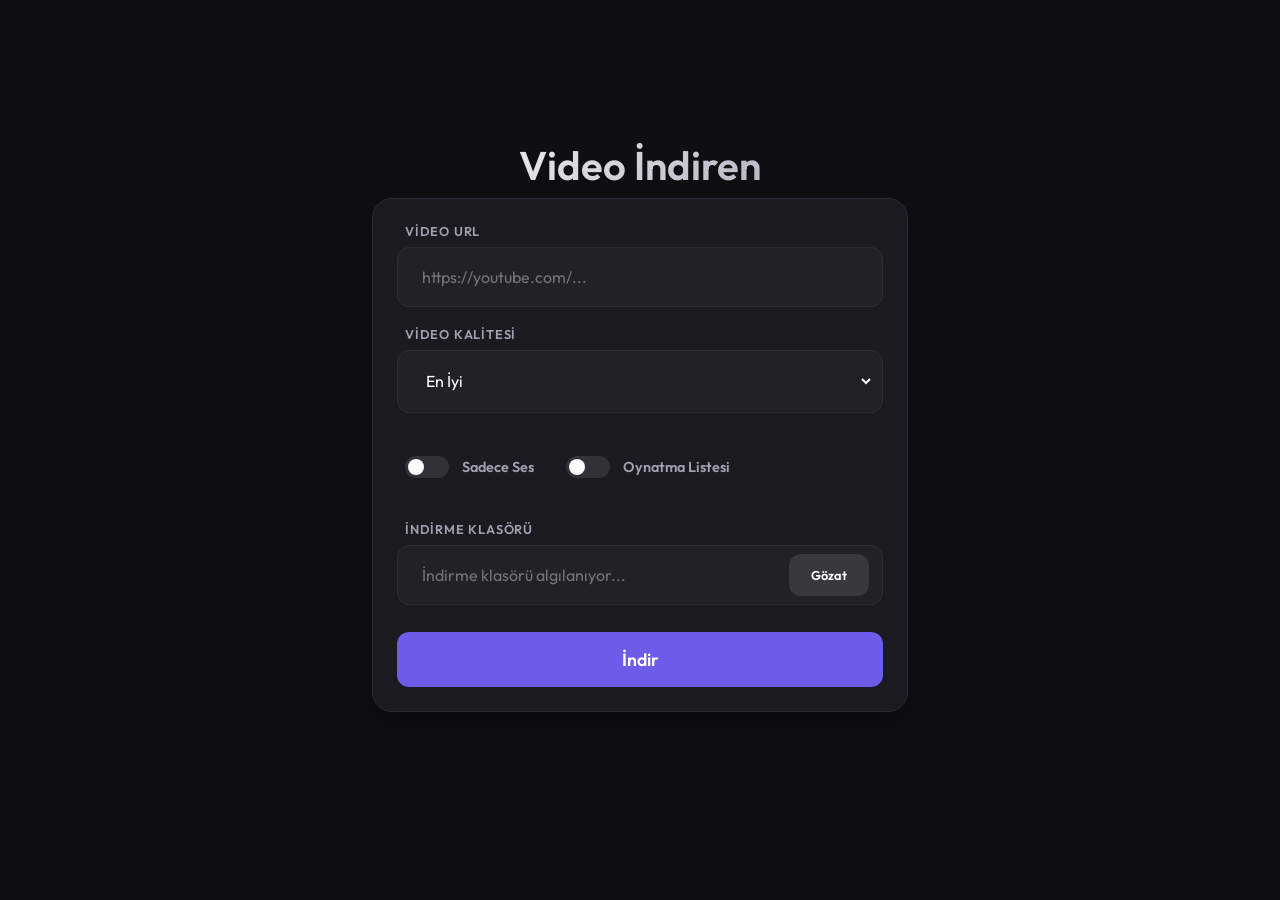
==== rust/frontend/index.html @ 56f86d2d "rust port & bug fixes" ====
<!DOCTYPE html>
<html lang="tr">

<head>
    <meta charset="UTF-8">
    <meta name="viewport" content="width=device-width, initial-scale=1.0">
    <title>Video İndiren</title>
    <link rel="stylesheet" href="styles.css">
    <link rel="preconnect" href="https://fonts.googleapis.com">
    <link rel="preconnect" href="https://fonts.gstatic.com" crossorigin>
    <link href="https://fonts.googleapis.com/css2?family=Outfit:wght@300;400;600&display=swap" rel="stylesheet">
</head>

<body>
    <div class="container">
        <div id="updateBanner" class="update-banner hidden">
            <span id="updateText"></span>
            <button id="updateBtn" type="button" onclick="updateYtdlp()">G&uuml;ncelle</button>
        </div>
        <header>
            <h1>Video İndiren</h1>
        </header>

        <main>
            <div class="input-section">
                <div class="field">
                    <label for="urlInput">Video URL</label>
                    <div class="input-group">
                        <input type="text" id="urlInput" placeholder="https://youtube.com/..." autocomplete="off">
                    </div>
                </div>

                <div class="field">
                    <label for="qualitySelect">Video Kalitesi</label>
                    <div class="input-group">
                        <select id="qualitySelect" class="quality-select"
                            style="width: 100%; background: transparent; border: none; color: white; padding: 1rem; outline: none; cursor: pointer;">
                            <option value="best" style="background: #1a1a1a;">En İyi</option>
                            <option value="4k" style="background: #1a1a1a;">4K</option>
                            <option value="1080p" style="background: #1a1a1a;">1080p</option>
                            <option value="720p" style="background: #1a1a1a;">720p</option>
                            <option value="480p" style="background: #1a1a1a;">480p</option>
                        </select>
                    </div>
                </div>

                <div class="options-row">
                    <div class="option-item">
                        <label class="switch">
                            <input type="checkbox" id="audioOnlyToggle">
                            <span class="slider"></span>
                        </label>
                        <span>Sadece Ses</span>
                    </div>
                    <div class="option-item">
                        <label class="switch">
                            <input type="checkbox" id="playlistToggle">
                            <span class="slider"></span>
                        </label>
                        <span>Oynatma Listesi</span>
                    </div>
                </div>

                <div class="field" id="trimmingSection" style="display: none;">
                    <label>Video Kesme</label>

                    <div class="video-info-box">
                        <span id="videoTitleLabel">Video yükleniyor...</span>
                        <span id="videoDurationLabel">00:00:00</span>
                    </div>

                    <!-- Dual Range Slider -->
                    <div class="range-slider-container">
                        <div class="slider-track" id="sliderTrack"></div>
                        <input type="range" id="rangeMin" min="0" max="100" value="0" step="0.01">
                        <input type="range" id="rangeMax" min="0" max="100" value="100" step="0.01">
                    </div>

                    <div class="input-group" style="gap: 10px; margin-top: 10px;">
                        <input type="text" id="startTimeInput" placeholder="Başlangıç (örn: 00:01:30)"
                            autocomplete="off">
                        <input type="text" id="endTimeInput" placeholder="Bitiş (örn: 00:02:45)" autocomplete="off">
                    </div>
                </div>

                <div class="field">
                    <label for="dirInput">indirme klasörü</label>
                    <div class="input-group">
                        <input type="text" id="dirInput" placeholder="İndirme klasörü algılanıyor..." readonly>
                        <button class="browse-btn" onclick="browseFolder()">Gözat</button>
                    </div>
                </div>

                <button id="downloadBtn" onclick="startDownload()">
                    <span id="btnText">İndir</span>
                    <div class="loader" id="btnLoader"></div>
                </button>
            </div>

            <div id="statusMessage" class="status"></div>

            <div id="progressContainer" class="progress-container hidden">
                <div class="progress-header">
                    <span id="progressPercent">0%</span>
                    <span id="playlistCounter" class="playlist-counter"></span>
                    <span id="downloadSpeed">0 KB/s</span>
                </div>
                <div id="progressInfo"
                    style="font-size: 0.8rem; color: #a0aec0; margin-bottom: 5px; text-align: center;">0.0MB / 0.0MB
                </div>
                <div class="progress-bar-wrapper">
                    <div id="progressBar" class="progress-bar"></div>
                </div>
                <button id="cancelBtn" class="cancel-btn" onclick="cancelDownload()">İptal Et</button>
            </div>

            <div id="resultCard" class="result-card hidden">
                <div class="icon">✅</div>
                <div class="details">
                    <h3>İndirme Tamamlandı!</h3>
                    <p id="filePath">Kaydedildi: ...</p>
                </div>
                <button class="icon-btn" onclick="openResultFolder()">📂</button>
            </div>
        </main>

    </div>

    <script src="script.js"></script>
</body>

</html>
---- rust/frontend/styles.css ----
:root {
    --bg-color: #0f0f13;
    --card-bg: #1a1a20;
    --primary: #6c5ce7;
    --primary-hover: #5b4cc4;
    --text: #ffffff;
    --text-muted: #a0a0b0;
    --border: #2d2d3a;
    --glow: rgba(108, 92, 231, 0.4);
}

* {
    box-sizing: border-box;
    margin: 0;
    padding: 0;
}

body {
    font-family: 'Outfit', sans-serif;
    background-color: var(--bg-color);
    color: var(--text);
    min-height: 100vh;
    display: flex;
    justify-content: center;
    align-items: center;
    padding: 2rem 1rem;
}

.container {
    width: 100%;
    max-width: 600px;
    padding: 2rem;
    text-align: center;
}

header h1 {
    font-size: 2.5rem;
    font-weight: 600;
    margin-bottom: 0.5rem;
    background: linear-gradient(135deg, #fff 0%, #a0a0b0 100%);
    -webkit-background-clip: text;
    background-clip: text;
    -webkit-text-fill-color: transparent;
}

header p {
    color: var(--text-muted);
    margin-bottom: 3rem;
}

.input-section {
    background: var(--card-bg);
    padding: 1.5rem;
    border-radius: 20px;
    border: 1px solid var(--border);
    display: flex;
    flex-direction: column;
    gap: 1.2rem;
    box-shadow: 0 10px 30px rgba(0, 0, 0, 0.3);
}

.field {
    text-align: left;
    display: flex;
    flex-direction: column;
    gap: 0.5rem;
}

.field label {
    font-size: 0.8rem;
    font-weight: 600;
    color: var(--text-muted);
    margin-left: 0.5rem;
    text-transform: uppercase;
    letter-spacing: 0.05rem;
}

.input-group {
    background: rgba(255, 255, 255, 0.03);
    padding: 0.2rem 0.5rem;
    border-radius: 12px;
    border: 1px solid var(--border);
    display: flex;
    flex-wrap: wrap;
    /* Allow wrapping on small screens */
    transition: all 0.3s ease;
}

.input-group:focus-within {
    border-color: var(--primary);
    box-shadow: 0 0 0 2px var(--glow);
}

input,
select {
    flex: 1;
    background: transparent;
    border: none;
    padding: 1rem;
    color: var(--text);
    font-size: 1rem;
    outline: none;
    font-family: inherit;
    min-width: 0;
}

select option {
    background: #1a1a1a;
    color: white;
}

.browse-btn {
    background: rgba(255, 255, 255, 0.1) !important;
    min-width: 80px !important;
    width: auto !important;
    margin: 0.3rem !important;
    padding: 0 1rem !important;
    font-size: 0.8rem !important;
}

.browse-btn:hover {
    background: rgba(255, 255, 255, 0.2) !important;
}

button {
    background: var(--primary);
    color: white;
    border: none;
    padding: 1rem 2rem;
    border-radius: 12px;
    font-size: 1.1rem;
    font-weight: 600;
    cursor: pointer;
    font-family: inherit;
    transition: all 0.2s ease;
    display: flex;
    align-items: center;
    justify-content: center;
    width: 100%;
    margin-top: 0.5rem;
}

button:hover:where(:not(:disabled)) {
    background: var(--primary-hover);
    transform: translateY(-1px);
}

button:active:where(:not(:disabled)) {
    transform: translateY(1px);
}

button:disabled,
input:disabled {
    opacity: 0.7;
    cursor: not-allowed;
}

select:disabled {
    opacity: 0.7;
    cursor: not-allowed;
}

.loader {
    display: none;
    width: 20px;
    height: 20px;
    border: 2px solid rgba(255, 255, 255, 0.3);
    border-radius: 50%;
    border-top-color: #fff;
    animation: spin 0.8s linear infinite;
}

@keyframes spin {
    to {
        transform: rotate(360deg);
    }
}

.status {
    margin-top: 1.5rem;
    min-height: 24px;
    font-size: 0.9rem;
    word-break: break-word;
}

.error {
    color: #e76c6c;
}

.success {
    color: #55efc4;
}

.progress-container {
    margin-top: 20px;
    background: rgba(255, 255, 255, 0.05);
    padding: 15px;
    border-radius: 12px;
    border: 1px solid rgba(255, 255, 255, 0.1);
}

.playlist-counter {
    background: rgba(99, 102, 241, 0.2);
    color: #a855f7;
    padding: 2px 10px;
    border-radius: 12px;
    font-size: 0.8rem;
    font-weight: 600;
    border: 1px solid rgba(168, 85, 247, 0.3);
}

.progress-header {
    display: flex;
    justify-content: space-between;
    margin-bottom: 8px;
    font-size: 0.9rem;
    color: var(--text-muted);
}

.progress-bar-wrapper {
    height: 8px;
    background: rgba(255, 255, 255, 0.1);
    border-radius: 4px;
    overflow: hidden;
}

.progress-bar {
    height: 100%;
    width: 0%;
    background: linear-gradient(90deg, #6366f1, #a855f7);
    transition: width 0.3s ease;
    box-shadow: 0 0 10px rgba(168, 85, 247, 0.5);
}

.cancel-btn {
    width: 100%;
    margin-top: 15px;
    background: rgba(255, 68, 68, 0.1);
    color: #ff4444;
    border: 1px solid rgba(255, 68, 68, 0.2);
    padding: 8px;
    border-radius: 8px;
    cursor: pointer;
    font-size: 0.85rem;
    transition: all 0.2s ease;
}

.cancel-btn:hover:not(:disabled) {
    background: rgba(255, 68, 68, 0.2);
    border-color: rgba(255, 68, 68, 0.4);
}

/* Options Toggles */
.options-row {
    display: flex;
    flex-wrap: wrap;
    /* Allow wrapping on narrow screens */
    gap: 2rem;
    margin: 1.5rem 0.5rem;
}

.option-item {
    display: flex;
    align-items: center;
    gap: 0.8rem;
    color: var(--text-muted);
    font-size: 0.9rem;
    font-weight: 600;
}

.switch {
    position: relative;
    display: inline-block;
    width: 44px;
    height: 22px;
}

.switch input {
    opacity: 0;
    width: 0;
    height: 0;
}

.slider {
    position: absolute;
    cursor: pointer;
    top: 0;
    left: 0;
    right: 0;
    bottom: 0;
    background-color: rgba(255, 255, 255, 0.1);
    transition: .3s;
    border-radius: 34px;
}

.slider:before {
    position: absolute;
    content: "";
    height: 16px;
    width: 16px;
    left: 3px;
    bottom: 3px;
    background-color: white;
    transition: .3s;
    border-radius: 50%;
}

input:checked+.slider {
    background: linear-gradient(90deg, #6366f1, #a855f7);
}

input:checked+.slider:before {
    transform: translateX(22px);
}

.result-card {
    margin-top: 2rem;
    background: var(--card-bg);
    padding: 1.5rem;
    border-radius: 16px;
    border: 1px solid var(--border);
    display: flex;
    align-items: center;
    gap: 1rem;
    text-align: left;
    animation: slideUp 0.3s cubic-bezier(0.18, 0.89, 0.32, 1.28);
}

.result-card .details {
    flex: 1;
    min-width: 0;
}

.icon-btn {
    width: auto !important;
    margin: 0 !important;
    padding: 0.6rem 0.8rem !important;
    font-size: 1.2rem;
    background: rgba(255, 255, 255, 0.08);
    border: 1px solid var(--border);
    border-radius: 10px;
    cursor: pointer;
    flex-shrink: 0;
}

.icon-btn:hover {
    background: rgba(255, 255, 255, 0.16) !important;
}

.hidden {
    display: none;
}

.icon {
    font-size: 1.5rem;
    background: rgba(85, 239, 196, 0.1);
    padding: 0.8rem;
    border-radius: 50%;
}

.details h3 {
    font-size: 1rem;
    margin-bottom: 0.2rem;
}

.details p {
    font-size: 0.8rem;
    color: var(--text-muted);
    word-break: break-all;
}

.supported-icons {
    margin-top: 4rem;
    color: var(--text-muted);
    font-size: 0.8rem;
    opacity: 0.5;
}

@keyframes slideUp {
    from {
        opacity: 0;
        transform: translateY(20px);
    }

    to {
        opacity: 1;
        transform: translateY(0);
    }
}

/* Video Info & Trimming */
.video-info-box {
    display: flex;
    justify-content: space-between;
    background: rgba(255, 255, 255, 0.03);
    padding: 10px 15px;
    border-radius: 8px;
    font-size: 0.85rem;
    color: var(--text-muted);
    margin-bottom: 15px;
    border: 1px solid rgba(255, 255, 255, 0.05);
}

#videoTitleLabel {
    white-space: nowrap;
    overflow: hidden;
    text-overflow: ellipsis;
    max-width: 70%;
}

#videoDurationLabel {
    font-family: monospace;
    color: #55efc4;
    font-weight: 600;
}

/* Dual Range Slider */
.range-slider-container {
    position: relative;
    width: 100%;
    height: 40px;
    margin-bottom: 5px;
}

.slider-track {
    position: absolute;
    width: 100%;
    height: 6px;
    background: rgba(255, 255, 255, 0.1);
    top: 50%;
    transform: translateY(-50%);
    border-radius: 4px;
    z-index: 1;
}

.range-slider-container input[type="range"] {
    position: absolute;
    width: 100%;
    height: 100%;
    background: none;
    pointer-events: none;
    appearance: none;
    -webkit-appearance: none;
    z-index: 2;
    padding: 0;
    margin: 0;
    outline: none;
}

.range-slider-container input[type="range"]::-webkit-slider-thumb {
    pointer-events: auto;
    appearance: none;
    -webkit-appearance: none;
    width: 16px;
    height: 16px;
    border-radius: 50%;
    background: #a855f7;
    cursor: pointer;
    box-shadow: 0 0 10px rgba(168, 85, 247, 0.5);
    border: 2px solid white;
    transition: transform 0.1s;
}

.range-slider-container input[type="range"]::-webkit-slider-thumb:hover {
    transform: scale(1.2);
}

.range-slider-container input[type="range"]::-moz-range-thumb {
    pointer-events: auto;
    width: 16px;
    height: 16px;
    border-radius: 50%;
    background: #a855f7;
    cursor: pointer;
    box-shadow: 0 0 10px rgba(168, 85, 247, 0.5);
    border: 2px solid white;
    transition: transform 0.1s;
}

.range-slider-container input[type="range"]::-moz-range-thumb:hover {
    transform: scale(1.2);
}

/* Responsiveness for smaller screens */
@media (max-width: 480px) {
    .container {
        padding: 1rem;
    }

    .input-section {
        padding: 1rem;
    }

    .options-row {
        gap: 1rem;
        flex-direction: column;
        align-items: flex-start;
    }

    .browse-btn {
        width: 100% !important;
        margin-top: 0.5rem !important;
        margin-left: 0 !important;
    }

    .video-info-box {
        flex-direction: column;
        gap: 0.5rem;
    }

    #videoTitleLabel {
        max-width: 100%;
    }

    header h1 {
        font-size: 2rem;
    }
}

.update-banner {
    display: flex;
    align-items: center;
    justify-content: space-between;
    gap: 1rem;
    padding: 0.75rem 1rem;
    margin-bottom: 1rem;
    background: var(--card-bg);
    border: 1px solid var(--primary);
    border-radius: 12px;
    font-size: 0.9rem;
}

.update-banner.hidden {
    display: none;
}

.update-banner button {
    padding: 0.4rem 1rem;
    white-space: nowrap;
}
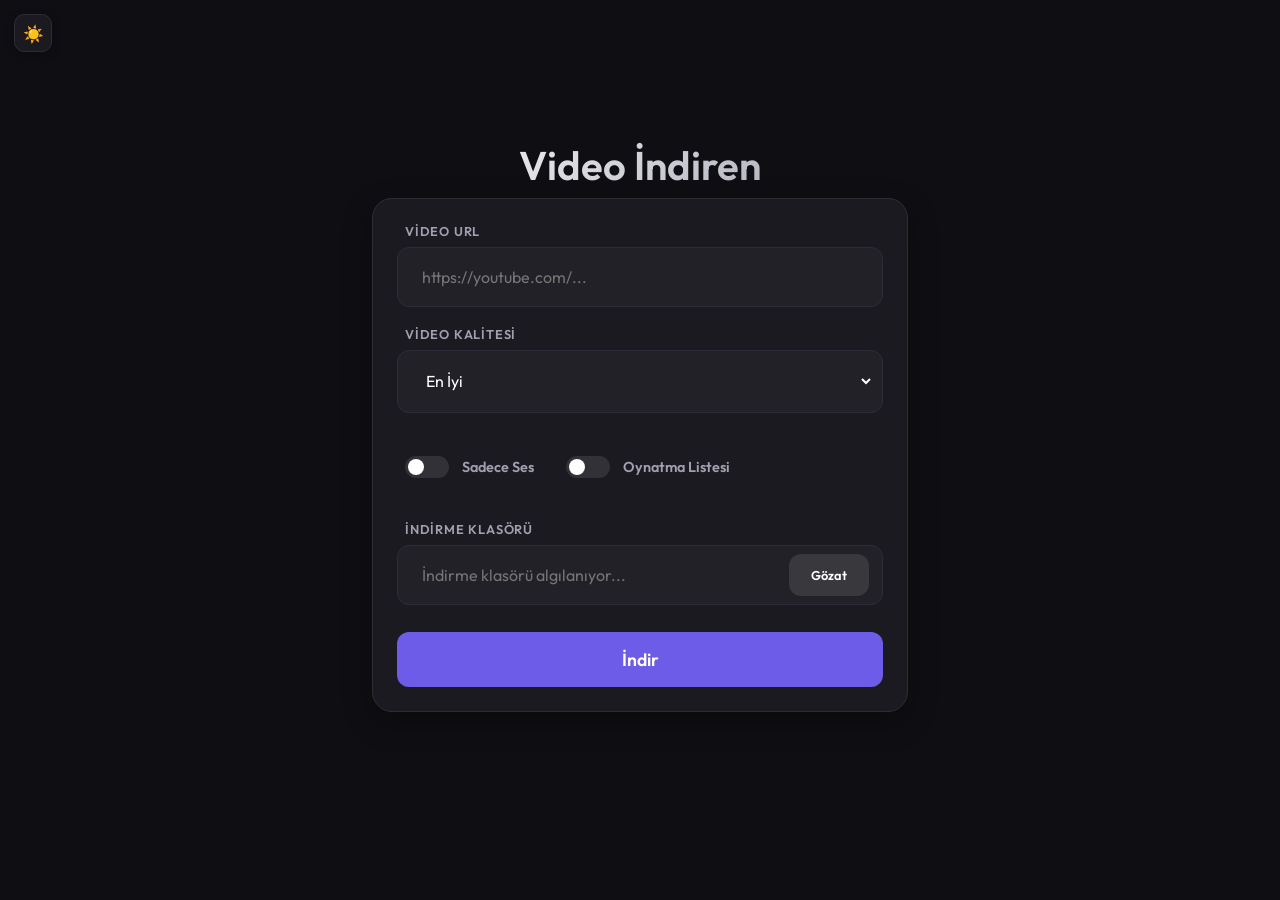
==== commit a4ff3185: "light mod and bug fixes" ====
--- a/rust/frontend/index.html
+++ b/rust/frontend/index.html
@@ -12,7 +12,12 @@
 </head>
 
 <body>
+    <button id="themeToggle" class="theme-toggle" type="button" onclick="toggleTheme()" title="Tema değiştir">☀️</button>
     <div class="container">
+        <div id="appUpdateBanner" class="update-banner hidden">
+            <span id="appUpdateText"></span>
+            <button id="appUpdateBtn" type="button" onclick="updateApp()">G&uuml;ncelle</button>
+        </div>
         <div id="updateBanner" class="update-banner hidden">
             <span id="updateText"></span>
             <button id="updateBtn" type="button" onclick="updateYtdlp()">G&uuml;ncelle</button>
@@ -34,12 +39,12 @@
                     <label for="qualitySelect">Video Kalitesi</label>
                     <div class="input-group">
                         <select id="qualitySelect" class="quality-select"
-                            style="width: 100%; background: transparent; border: none; color: white; padding: 1rem; outline: none; cursor: pointer;">
-                            <option value="best" style="background: #1a1a1a;">En İyi</option>
-                            <option value="4k" style="background: #1a1a1a;">4K</option>
-                            <option value="1080p" style="background: #1a1a1a;">1080p</option>
-                            <option value="720p" style="background: #1a1a1a;">720p</option>
-                            <option value="480p" style="background: #1a1a1a;">480p</option>
+                            style="width: 100%; background: transparent; border: none; padding: 1rem; outline: none; cursor: pointer;">
+                            <option value="best">En İyi</option>
+                            <option value="4k">4K</option>
+                            <option value="1080p">1080p</option>
+                            <option value="720p">720p</option>
+                            <option value="480p">480p</option>
                         </select>
                     </div>
                 </div>
@@ -106,7 +111,7 @@
                     <span id="downloadSpeed">0 KB/s</span>
                 </div>
                 <div id="progressInfo"
-                    style="font-size: 0.8rem; color: #a0aec0; margin-bottom: 5px; text-align: center;">0.0MB / 0.0MB
+                    style="font-size: 0.8rem; color: var(--text-muted); margin-bottom: 5px; text-align: center;">0.0MB / 0.0MB
                 </div>
                 <div class="progress-bar-wrapper">
                     <div id="progressBar" class="progress-bar"></div>
@@ -126,6 +131,8 @@
 
     </div>
 
+    <div id="appVersion" class="app-version"></div>
+
     <script src="script.js"></script>
 </body>
 
--- a/rust/frontend/styles.css
+++ b/rust/frontend/styles.css
@@ -7,6 +7,35 @@
     --text-muted: #a0a0b0;
     --border: #2d2d3a;
     --glow: rgba(108, 92, 231, 0.4);
+    --surface-subtle: rgba(255, 255, 255, 0.03);
+    --surface-hover: rgba(255, 255, 255, 0.1);
+    --surface-hover-strong: rgba(255, 255, 255, 0.2);
+    --shadow: rgba(0, 0, 0, 0.3);
+    --title-gradient: linear-gradient(135deg, #fff 0%, #a0a0b0 100%);
+    --option-bg: #1a1a1a;
+    --success: #55efc4;
+    --error: #e76c6c;
+    --track-bg: rgba(255, 255, 255, 0.1);
+}
+
+[data-theme="light"] {
+    --bg-color: #f4f5f9;
+    --card-bg: #ffffff;
+    --primary: #6c5ce7;
+    --primary-hover: #5b4cc4;
+    --text: #18181f;
+    --text-muted: #64667a;
+    --border: #dfe2ec;
+    --glow: rgba(108, 92, 231, 0.25);
+    --surface-subtle: rgba(15, 15, 25, 0.03);
+    --surface-hover: rgba(15, 15, 25, 0.08);
+    --surface-hover-strong: rgba(15, 15, 25, 0.14);
+    --shadow: rgba(15, 15, 35, 0.08);
+    --title-gradient: linear-gradient(135deg, #18181f 0%, #6c5ce7 100%);
+    --option-bg: #ffffff;
+    --success: #0d9488;
+    --error: #dc2626;
+    --track-bg: rgba(15, 15, 25, 0.12);
 }
 
 * {
@@ -37,7 +66,7 @@
     font-size: 2.5rem;
     font-weight: 600;
     margin-bottom: 0.5rem;
-    background: linear-gradient(135deg, #fff 0%, #a0a0b0 100%);
+    background: var(--title-gradient);
     -webkit-background-clip: text;
     background-clip: text;
     -webkit-text-fill-color: transparent;
@@ -56,7 +85,7 @@
     display: flex;
     flex-direction: column;
     gap: 1.2rem;
-    box-shadow: 0 10px 30px rgba(0, 0, 0, 0.3);
+    box-shadow: 0 10px 30px var(--shadow);
 }
 
 .field {
@@ -76,7 +105,7 @@
 }
 
 .input-group {
-    background: rgba(255, 255, 255, 0.03);
+    background: var(--surface-subtle);
     padding: 0.2rem 0.5rem;
     border-radius: 12px;
     border: 1px solid var(--border);
@@ -105,12 +134,13 @@
 }
 
 select option {
-    background: #1a1a1a;
-    color: white;
+    background: var(--option-bg);
+    color: var(--text);
 }
 
 .browse-btn {
-    background: rgba(255, 255, 255, 0.1) !important;
+    background: var(--surface-hover) !important;
+    color: var(--text) !important;
     min-width: 80px !important;
     width: auto !important;
     margin: 0.3rem !important;
@@ -119,7 +149,7 @@
 }
 
 .browse-btn:hover {
-    background: rgba(255, 255, 255, 0.2) !important;
+    background: var(--surface-hover-strong) !important;
 }
 
 button {
@@ -184,19 +214,19 @@
 }
 
 .error {
-    color: #e76c6c;
+    color: var(--error);
 }
 
 .success {
-    color: #55efc4;
+    color: var(--success);
 }
 
 .progress-container {
     margin-top: 20px;
-    background: rgba(255, 255, 255, 0.05);
+    background: var(--card-bg);
     padding: 15px;
     border-radius: 12px;
-    border: 1px solid rgba(255, 255, 255, 0.1);
+    border: 1px solid var(--border);
 }
 
 .playlist-counter {
@@ -219,7 +249,7 @@
 
 .progress-bar-wrapper {
     height: 8px;
-    background: rgba(255, 255, 255, 0.1);
+    background: var(--track-bg);
     border-radius: 4px;
     overflow: hidden;
 }
@@ -288,7 +318,7 @@
     left: 0;
     right: 0;
     bottom: 0;
-    background-color: rgba(255, 255, 255, 0.1);
+    background-color: var(--track-bg);
     transition: .3s;
     border-radius: 34px;
 }
@@ -336,7 +366,7 @@
     margin: 0 !important;
     padding: 0.6rem 0.8rem !important;
     font-size: 1.2rem;
-    background: rgba(255, 255, 255, 0.08);
+    background: var(--surface-hover);
     border: 1px solid var(--border);
     border-radius: 10px;
     cursor: pointer;
@@ -344,7 +374,7 @@
 }
 
 .icon-btn:hover {
-    background: rgba(255, 255, 255, 0.16) !important;
+    background: var(--surface-hover-strong) !important;
 }
 
 .hidden {
@@ -392,13 +422,13 @@
 .video-info-box {
     display: flex;
     justify-content: space-between;
-    background: rgba(255, 255, 255, 0.03);
+    background: var(--surface-subtle);
     padding: 10px 15px;
     border-radius: 8px;
     font-size: 0.85rem;
     color: var(--text-muted);
     margin-bottom: 15px;
-    border: 1px solid rgba(255, 255, 255, 0.05);
+    border: 1px solid var(--border);
 }
 
 #videoTitleLabel {
@@ -410,7 +440,7 @@
 
 #videoDurationLabel {
     font-family: monospace;
-    color: #55efc4;
+    color: var(--success);
     font-weight: 600;
 }
 
@@ -426,7 +456,7 @@
     position: absolute;
     width: 100%;
     height: 6px;
-    background: rgba(255, 255, 255, 0.1);
+    background: var(--track-bg);
     top: 50%;
     transform: translateY(-50%);
     border-radius: 4px;
@@ -538,3 +568,36 @@
     padding: 0.4rem 1rem;
     white-space: nowrap;
 }
+
+.app-version {
+    position: fixed;
+    left: 12px;
+    bottom: 10px;
+    font-size: 0.75rem;
+    color: var(--text-muted);
+    opacity: 0.6;
+    user-select: none;
+    pointer-events: none;
+}
+
+.theme-toggle {
+    position: fixed;
+    top: 14px;
+    left: 14px;
+    width: 38px;
+    height: 38px;
+    padding: 0;
+    margin: 0;
+    border-radius: 10px;
+    background: var(--card-bg);
+    color: var(--text);
+    border: 1px solid var(--border);
+    font-size: 1.05rem;
+    z-index: 100;
+    box-shadow: 0 2px 8px var(--shadow);
+}
+
+.theme-toggle:hover:where(:not(:disabled)) {
+    background: var(--surface-hover);
+    transform: none;
+}
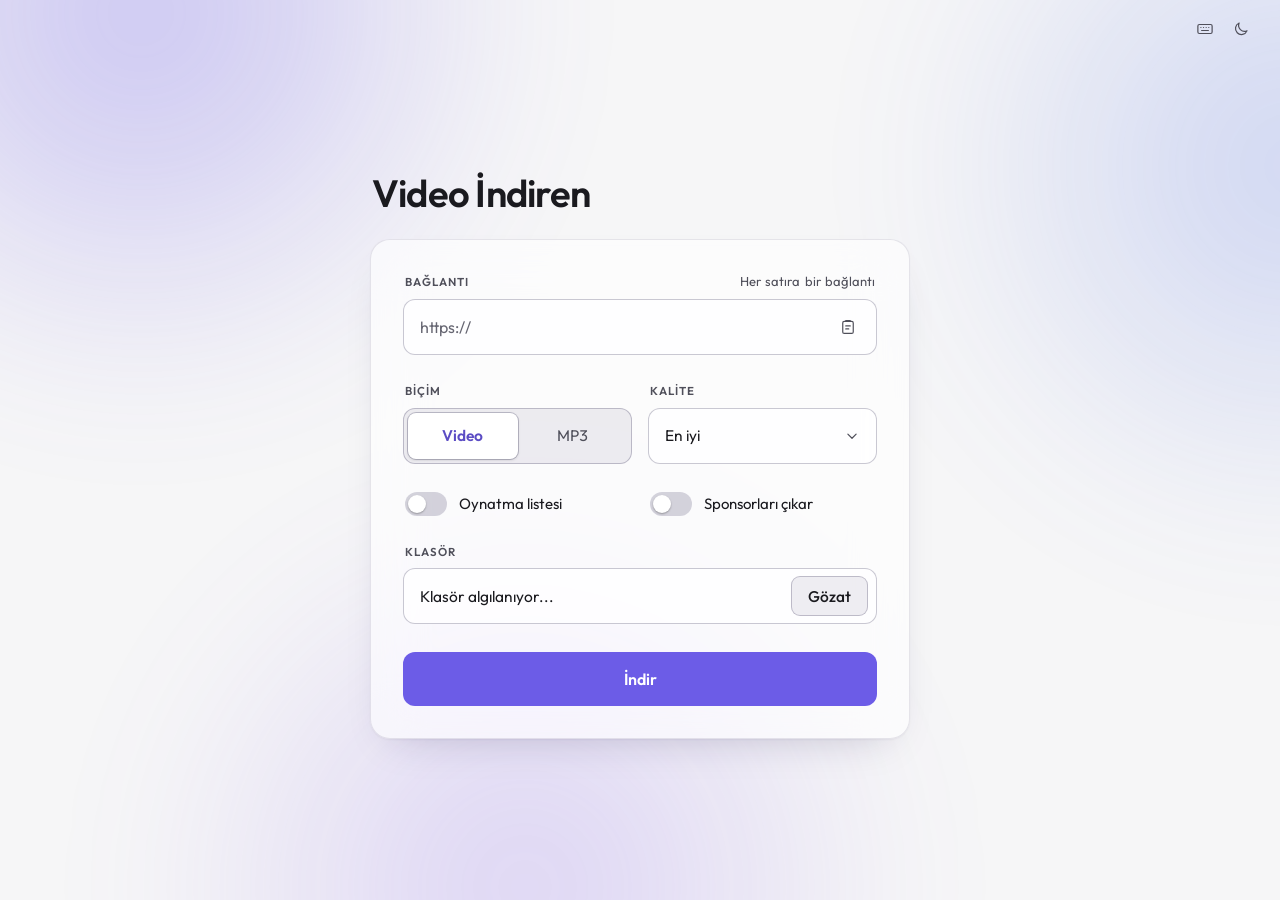
==== commit b41026a2: "Yeniden tasarım, SponsorBlock, kesin kırpma ve daha küçük exe (2.0.5) Merhaba,  Birkaç küçük düzeltm" ====
--- a/rust/frontend/index.html
+++ b/rust/frontend/index.html
@@ -5,133 +5,298 @@
     <meta charset="UTF-8">
     <meta name="viewport" content="width=device-width, initial-scale=1.0">
     <title>Video İndiren</title>
+    <script src="theme.js"></script>
     <link rel="stylesheet" href="styles.css">
-    <link rel="preconnect" href="https://fonts.googleapis.com">
-    <link rel="preconnect" href="https://fonts.gstatic.com" crossorigin>
-    <link href="https://fonts.googleapis.com/css2?family=Outfit:wght@300;400;600&display=swap" rel="stylesheet">
 </head>
 
 <body>
-    <button id="themeToggle" class="theme-toggle" type="button" onclick="toggleTheme()" title="Tema değiştir">☀️</button>
-    <div class="container">
-        <div id="appUpdateBanner" class="update-banner hidden">
-            <span id="appUpdateText"></span>
-            <button id="appUpdateBtn" type="button" onclick="updateApp()">G&uuml;ncelle</button>
-        </div>
-        <div id="updateBanner" class="update-banner hidden">
-            <span id="updateText"></span>
-            <button id="updateBtn" type="button" onclick="updateYtdlp()">G&uuml;ncelle</button>
-        </div>
-        <header>
-            <h1>Video İndiren</h1>
-        </header>
-
-        <main>
-            <div class="input-section">
-                <div class="field">
-                    <label for="urlInput">Video URL</label>
-                    <div class="input-group">
-                        <input type="text" id="urlInput" placeholder="https://youtube.com/..." autocomplete="off">
-                    </div>
-                </div>
-
-                <div class="field">
-                    <label for="qualitySelect">Video Kalitesi</label>
-                    <div class="input-group">
-                        <select id="qualitySelect" class="quality-select"
-                            style="width: 100%; background: transparent; border: none; padding: 1rem; outline: none; cursor: pointer;">
-                            <option value="best">En İyi</option>
-                            <option value="4k">4K</option>
-                            <option value="1080p">1080p</option>
-                            <option value="720p">720p</option>
-                            <option value="480p">480p</option>
-                        </select>
-                    </div>
-                </div>
-
-                <div class="options-row">
-                    <div class="option-item">
-                        <label class="switch">
-                            <input type="checkbox" id="audioOnlyToggle">
-                            <span class="slider"></span>
-                        </label>
-                        <span>Sadece Ses</span>
-                    </div>
-                    <div class="option-item">
-                        <label class="switch">
-                            <input type="checkbox" id="playlistToggle">
-                            <span class="slider"></span>
-                        </label>
-                        <span>Oynatma Listesi</span>
-                    </div>
-                </div>
-
-                <div class="field" id="trimmingSection" style="display: none;">
-                    <label>Video Kesme</label>
-
-                    <div class="video-info-box">
-                        <span id="videoTitleLabel">Video yükleniyor...</span>
-                        <span id="videoDurationLabel">00:00:00</span>
-                    </div>
-
-                    <!-- Dual Range Slider -->
-                    <div class="range-slider-container">
-                        <div class="slider-track" id="sliderTrack"></div>
-                        <input type="range" id="rangeMin" min="0" max="100" value="0" step="0.01">
-                        <input type="range" id="rangeMax" min="0" max="100" value="100" step="0.01">
-                    </div>
-
-                    <div class="input-group" style="gap: 10px; margin-top: 10px;">
-                        <input type="text" id="startTimeInput" placeholder="Başlangıç (örn: 00:01:30)"
-                            autocomplete="off">
-                        <input type="text" id="endTimeInput" placeholder="Bitiş (örn: 00:02:45)" autocomplete="off">
-                    </div>
-                </div>
-
-                <div class="field">
-                    <label for="dirInput">indirme klasörü</label>
-                    <div class="input-group">
-                        <input type="text" id="dirInput" placeholder="İndirme klasörü algılanıyor..." readonly>
-                        <button class="browse-btn" onclick="browseFolder()">Gözat</button>
-                    </div>
-                </div>
-
-                <button id="downloadBtn" onclick="startDownload()">
-                    <span id="btnText">İndir</span>
-                    <div class="loader" id="btnLoader"></div>
+    <svg class="sprite" aria-hidden="true" focusable="false">
+        <symbol id="i-close" viewBox="0 0 24 24">
+            <path d="M6 6l12 12M18 6L6 18" />
+        </symbol>
+        <symbol id="i-play" viewBox="0 0 24 24">
+            <path d="M8 5.5v13l11-6.5z" />
+        </symbol>
+        <symbol id="i-folder" viewBox="0 0 24 24">
+            <path d="M3 7.5A2.5 2.5 0 0 1 5.5 5h3.6a2 2 0 0 1 1.5.68L12 7.3h6.5A2.5 2.5 0 0 1 21 9.8v7.7a2.5 2.5 0 0 1-2.5 2.5h-13A2.5 2.5 0 0 1 3 17.500z" />
+        </symbol>
+        <symbol id="i-repeat" viewBox="0 0 24 24">
+            <path d="M20 11a8 8 0 0 0-14.300-4.900L4 8" />
+            <path d="M4 3.500V8h4.500M4 13a8 8 0 0 0 14.300 4.900L20 16" />
+            <path d="M20 20.500V16h-4.500" />
+        </symbol>
+        <symbol id="i-check" viewBox="0 0 24 24">
+            <path d="M5 12.500l4.600 4.600L19 7.500" />
+        </symbol>
+        <symbol id="i-music" viewBox="0 0 24 24">
+            <path d="M9 18V6l11-2.500v12" />
+            <circle cx="6.500" cy="18" r="2.500" />
+            <circle cx="17.500" cy="15.500" r="2.500" />
+        </symbol>
+        <symbol id="i-film" viewBox="0 0 24 24">
+            <rect x="3" y="4.500" width="18" height="15" rx="2" />
+            <path d="M10 9v6l5-3z" />
+        </symbol>
+        <symbol id="i-list" viewBox="0 0 24 24">
+            <path d="M4 6.500h16M4 12h16M4 17.500h10" />
+        </symbol>
+        <symbol id="i-keyboard" viewBox="0 0 24 24">
+            <rect x="2.500" y="6" width="19" height="12" rx="2" />
+            <path d="M6.500 10h.1M10 10h.1M13.500 10h.1M17 10h.1M7.500 14h9" />
+        </symbol>
+        <symbol id="i-chevron" viewBox="0 0 24 24">
+            <path d="M6.500 9.500l5.500 5.500 5.500-5.500" />
+        </symbol>
+        <symbol id="i-paste" viewBox="0 0 24 24">
+            <rect x="5" y="4.500" width="14" height="16" rx="2" />
+            <path d="M9 4.500v-1h6v1M9 10.500h6M9 14.500h4" />
+        </symbol>
+        <symbol id="i-light" viewBox="0 0 24 24">
+            <circle cx="12" cy="12" r="4" />
+            <path d="M12 2v2M12 20v2M4.900 4.900l1.400 1.400M17.700 17.700l1.400 1.400M2 12h2M20 12h2M4.900 19.100l1.400-1.400M17.700 6.300l1.400-1.400" />
+        </symbol>
+        <symbol id="i-dark" viewBox="0 0 24 24">
+            <path d="M20 14.500A8 8 0 0 1 9.500 4a8 8 0 1 0 10.500 10.500z" />
+        </symbol>
+    </svg>
+
+    <div id="ambient" class="ambient" aria-hidden="true">
+        <div class="aurora aurora-a"></div>
+        <div class="aurora aurora-b"></div>
+        <div class="aurora aurora-c"></div>
+        <img class="ambient-img" alt="" referrerpolicy="no-referrer">
+        <img class="ambient-img" alt="" referrerpolicy="no-referrer">
+    </div>
+
+    <div id="dropOverlay" class="drop-overlay hidden" aria-hidden="true">Bağlantıyı bırakın</div>
+
+    <div class="viewport">
+        <div class="page">
+            <div class="corner">
+                <button id="shortcutsBtn" class="icon-btn" type="button" title="Klavye kısayolları"
+                    aria-label="Klavye kısayolları">
+                    <svg class="ico"><use href="#i-keyboard" /></svg>
+                </button>
+                <button id="themeToggle" class="icon-btn" type="button">
+                    <svg class="ico"><use id="themeIcon" href="#i-dark" /></svg>
                 </button>
             </div>
 
-            <div id="statusMessage" class="status"></div>
-
-            <div id="progressContainer" class="progress-container hidden">
-                <div class="progress-header">
-                    <span id="progressPercent">0%</span>
-                    <span id="playlistCounter" class="playlist-counter"></span>
-                    <span id="downloadSpeed">0 KB/s</span>
+            <div class="app">
+                <h1>Video İndiren</h1>
+
+                <div id="appUpdateBanner" class="notice glass hidden">
+                    <span id="appUpdateText"></span>
+                    <button id="appUpdateBtn" class="link-btn" type="button">Güncelle</button>
                 </div>
-                <div id="progressInfo"
-                    style="font-size: 0.8rem; color: var(--text-muted); margin-bottom: 5px; text-align: center;">0.0MB / 0.0MB
+                <div id="updateBanner" class="notice glass hidden">
+                    <span id="updateText"></span>
+                    <button id="updateBtn" class="link-btn" type="button">Güncelle</button>
                 </div>
-                <div class="progress-bar-wrapper">
-                    <div id="progressBar" class="progress-bar"></div>
-                </div>
-                <button id="cancelBtn" class="cancel-btn" onclick="cancelDownload()">İptal Et</button>
+
+                <main>
+                    <section class="card glass composer">
+                        <div class="form">
+                            <div class="field">
+                                <div class="field-head">
+                                    <label for="urlInput">Bağlantı</label>
+                                    <span id="urlHint" class="field-hint">Her satıra bir bağlantı</span>
+                                </div>
+                                <div class="url-box">
+                                    <textarea id="urlInput" rows="1" wrap="off" placeholder="https://"
+                                        autocomplete="off" spellcheck="false" aria-describedby="urlHint"></textarea>
+                                    <button id="clearUrlBtn" class="icon-btn hidden" type="button" title="Temizle"
+                                        aria-label="Bağlantıları temizle">
+                                        <svg class="ico"><use href="#i-close" /></svg>
+                                    </button>
+                                    <button id="pasteBtn" class="icon-btn" type="button"
+                                        title="Panodaki bağlantıyı yapıştır"
+                                        aria-label="Panodaki bağlantıyı yapıştır">
+                                        <svg class="ico"><use href="#i-paste" /></svg>
+                                    </button>
+                                </div>
+                                <div id="clipChip" class="clip hidden">
+                                    <span>Panoda</span>
+                                    <span id="clipText" class="clip-text"></span>
+                                    <button id="clipAddBtn" class="link-btn" type="button">Ekle</button>
+                                    <button id="clipDismissBtn" class="link-btn quiet" type="button">Gizle</button>
+                                </div>
+                            </div>
+
+                            <div id="previewCard" class="preview hidden" aria-live="polite">
+                                <div class="thumb preview-media">
+                                    <svg class="ico"><use href="#i-film" /></svg>
+                                    <img id="previewThumb" class="hidden" alt="" referrerpolicy="no-referrer">
+                                </div>
+                                <div class="preview-text">
+                                    <span id="videoTitleLabel" class="preview-title"></span>
+                                    <span id="videoDurationLabel" class="meta"></span>
+                                    <div id="segmentBar" class="segments hidden" role="list"
+                                        aria-label="SponsorBlock bölümleri"></div>
+                                    <span id="segmentCaption" class="meta hidden"></span>
+                                </div>
+                            </div>
+
+                            <div class="pair">
+                                <div class="field">
+                                    <div class="field-head"><span class="label" id="modeLabel">Biçim</span></div>
+                                    <div class="seg" role="radiogroup" aria-labelledby="modeLabel">
+                                        <label><input type="radio" name="mode" id="modeVideo" value="video"
+                                                checked><span>Video</span></label>
+                                        <label><input type="radio" name="mode" id="modeAudio"
+                                                value="audio"><span>MP3</span></label>
+                                    </div>
+                                </div>
+                                <div class="field">
+                                    <div class="field-head"><label for="qualitySelect">Kalite</label></div>
+                                    <div class="select">
+                                        <select id="qualitySelect">
+                                            <option value="best">En iyi</option>
+                                            <option value="4k">4K</option>
+                                            <option value="1440p">1440p</option>
+                                            <option value="1080p">1080p</option>
+                                            <option value="720p">720p</option>
+                                            <option value="480p">480p</option>
+                                        </select>
+                                        <svg class="ico"><use href="#i-chevron" /></svg>
+                                    </div>
+                                    <div id="audioNote" class="box static hidden"
+                                        title="Kapak görseli ve etiketlerle">192 kbps</div>
+                                </div>
+                            </div>
+
+                            <div class="pair">
+                                <label class="switch">
+                                    <input type="checkbox" id="playlistToggle">
+                                    <span>Oynatma listesi</span>
+                                </label>
+                                <label class="switch"
+                                    title="YouTube videolarındaki sponsor, tanıtım ve abone ol bölümlerini SponsorBlock verileriyle çıkarır. Kesit seçtiyseniz kesitin içinde kalan bölümler de çıkarılır.">
+                                    <input type="checkbox" id="sponsorToggle">
+                                    <span>Sponsorları çıkar</span>
+                                </label>
+                            </div>
+
+                            <div class="field hidden" id="trimmingSection">
+                                <div class="field-head">
+                                    <label for="startTimeInput">Kesit</label>
+                                    <span id="trimLengthLabel" class="field-hint"></span>
+                                </div>
+                                <div class="trim-slider">
+                                    <div class="trim-track" id="sliderTrack" aria-hidden="true"></div>
+                                    <input type="range" id="rangeMin" min="0" max="100" value="0" step="0.01"
+                                        aria-label="Başlangıç">
+                                    <input type="range" id="rangeMax" min="0" max="100" value="100" step="0.01"
+                                        aria-label="Bitiş">
+                                </div>
+                                <div class="trim-inputs">
+                                    <input type="text" id="startTimeInput" placeholder="00:00:00"
+                                        aria-label="Başlangıç zamanı" autocomplete="off">
+                                    <span>–</span>
+                                    <input type="text" id="endTimeInput" placeholder="00:00:00"
+                                        aria-label="Bitiş zamanı" autocomplete="off">
+                                    <button id="trimResetBtn" class="link-btn" type="button">Sıfırla</button>
+                                </div>
+                            </div>
+
+                            <div class="field">
+                                <div class="field-head"><span class="label">Klasör</span></div>
+                                <div class="box folder">
+                                    <span id="dirInput" class="path">Klasör algılanıyor...</span>
+                                    <button id="browseBtn" class="btn" type="button">Gözat</button>
+                                </div>
+                            </div>
+
+                            <button id="downloadBtn" class="btn-primary" type="button">
+                                <span id="btnLabel">İndir</span>
+                            </button>
+                        </div>
+
+                        <section id="progressContainer" class="progress hidden">
+                            <div class="progress-head">
+                                <div class="thumb progress-media">
+                                    <svg class="ico"><use href="#i-film" /></svg>
+                                    <img id="progressThumb" class="hidden" alt="" referrerpolicy="no-referrer">
+                                </div>
+                                <div class="progress-main">
+                                    <div id="batchCounter" class="meta hidden"></div>
+                                    <div id="progressTitle" class="progress-title"></div>
+                                </div>
+                            </div>
+                            <div class="progress-stats">
+                                <div id="progressPercent" class="progress-percent">0%</div>
+                                <div class="progress-meta">
+                                    <span id="playlistCounter" class="hidden"></span>
+                                    <span id="downloadSpeed"></span>
+                                    <span id="progressInfo"></span>
+                                </div>
+                            </div>
+                            <div id="progressTrack" class="bar" role="progressbar" aria-label="İndirme ilerlemesi"
+                                aria-valuemin="0" aria-valuemax="100">
+                                <div id="progressBar" class="bar-fill"></div>
+                            </div>
+                            <canvas id="speedGraph" class="speed-graph" aria-hidden="true"></canvas>
+                            <ol id="queueList" class="queue hidden"></ol>
+                            <button id="cancelBtn" class="btn wide" type="button">İptal</button>
+                        </section>
+
+                        <div id="statusMessage" class="status" role="status" aria-live="polite"></div>
+                    </section>
+
+                    <section id="resultCard" class="card glass result hidden">
+                        <div class="result-head">
+                            <div class="thumb result-media">
+                                <svg class="ico"><use href="#i-check" /></svg>
+                                <img id="resultThumb" class="hidden" alt="" referrerpolicy="no-referrer">
+                            </div>
+                            <div class="result-text">
+                                <h2 id="resultTitle">İndirildi</h2>
+                                <p id="filePath" class="result-file"></p>
+                                <p id="resultMeta" class="meta"></p>
+                            </div>
+                        </div>
+                        <div class="result-actions">
+                            <button id="openFileBtn" class="btn" type="button">Oynat</button>
+                            <button id="openFolderBtn" class="btn" type="button">Klasörde göster</button>
+                            <button id="redownloadBtn" class="btn hidden" type="button"
+                                title="Var olan dosyaya dokunmadan ayrı bir kopya indirir">Kopya olarak indir</button>
+                        </div>
+                    </section>
+
+                    <details id="historySection" class="card glass history hidden">
+                        <summary>
+                            <span class="label">Geçmiş</span>
+                            <span id="historyCount" class="field-hint"></span>
+                            <svg class="ico history-chevron"><use href="#i-chevron" /></svg>
+                        </summary>
+                        <div class="history-tools">
+                            <input type="search" id="historySearch" placeholder="Geçmişte ara" autocomplete="off"
+                                spellcheck="false" aria-label="Geçmişte ara">
+                            <button id="clearHistoryBtn" class="link-btn quiet" type="button">Geçmişi temizle</button>
+                        </div>
+                        <ul id="historyList" class="history-list"></ul>
+                        <p id="historyEmpty" class="history-empty hidden">Eşleşen kayıt yok.</p>
+                    </details>
+                </main>
             </div>
 
-            <div id="resultCard" class="result-card hidden">
-                <div class="icon">✅</div>
-                <div class="details">
-                    <h3>İndirme Tamamlandı!</h3>
-                    <p id="filePath">Kaydedildi: ...</p>
-                </div>
-                <button class="icon-btn" onclick="openResultFolder()">📂</button>
-            </div>
-        </main>
-
+            <span id="appVersion" class="app-version"></span>
+        </div>
     </div>
 
-    <div id="appVersion" class="app-version"></div>
+    <dialog id="shortcutsDialog" class="sheet" aria-labelledby="shortcutsTitle">
+        <h2 id="shortcutsTitle">Klavye kısayolları</h2>
+        <dl class="shortcut-list">
+            <div><dt><kbd>Ctrl</kbd><kbd>V</kbd></dt><dd>Bağlantıyı yapıştır</dd></div>
+            <div><dt><kbd>Enter</kbd></dt><dd>İndir</dd></div>
+            <div><dt><kbd>Shift</kbd><kbd>Enter</kbd></dt><dd>Yeni satır</dd></div>
+            <div><dt><kbd>Ctrl</kbd><kbd>L</kbd></dt><dd>Bağlantı alanına git</dd></div>
+            <div><dt><kbd>Ctrl</kbd><kbd>M</kbd></dt><dd>Video / MP3</dd></div>
+            <div><dt><kbd>Esc</kbd></dt><dd>İndirmeyi iptal et</dd></div>
+        </dl>
+        <p class="sheet-note">Bağlantılar pencereye sürüklenip bırakılabilir.</p>
+        <form method="dialog"><button class="btn" type="submit">Kapat</button></form>
+    </dialog>
 
     <script src="script.js"></script>
 </body>
--- a/rust/frontend/styles.css
+++ b/rust/frontend/styles.css
@@ -1,603 +1,1248 @@
+@font-face {
+    font-family: 'Outfit';
+    font-style: normal;
+    font-weight: 100 900;
+    font-display: swap;
+    src: url('fonts/outfit-latin-ext.woff2') format('woff2');
+    unicode-range: U+0100-02BA, U+02BD-02C5, U+02C7-02CC, U+02CE-02D7, U+02DD-02FF, U+0304, U+0308, U+0329, U+1D00-1DBF, U+1E00-1E9F, U+1EF2-1EFF, U+2020, U+20A0-20AB, U+20AD-20C4, U+2113, U+2C60-2C7F, U+A720-A7FF;
+}
+
+@font-face {
+    font-family: 'Outfit';
+    font-style: normal;
+    font-weight: 100 900;
+    font-display: swap;
+    src: url('fonts/outfit-latin.woff2') format('woff2');
+    unicode-range: U+0000-00FF, U+0131, U+0152-0153, U+02BB-02BC, U+02C6, U+02DA, U+02DC, U+0304, U+0308, U+0329, U+2000-206F, U+20AC, U+2122, U+2191, U+2193, U+2212, U+2215, U+FEFF, U+FFFD;
+}
+
+/* --bg must match theme::background in src/theme.rs, or the window flashes on startup. */
 :root {
-    --bg-color: #0f0f13;
-    --card-bg: #1a1a20;
-    --primary: #6c5ce7;
-    --primary-hover: #5b4cc4;
-    --text: #ffffff;
-    --text-muted: #a0a0b0;
-    --border: #2d2d3a;
-    --glow: rgba(108, 92, 231, 0.4);
-    --surface-subtle: rgba(255, 255, 255, 0.03);
-    --surface-hover: rgba(255, 255, 255, 0.1);
-    --surface-hover-strong: rgba(255, 255, 255, 0.2);
-    --shadow: rgba(0, 0, 0, 0.3);
-    --title-gradient: linear-gradient(135deg, #fff 0%, #a0a0b0 100%);
-    --option-bg: #1a1a1a;
-    --success: #55efc4;
-    --error: #e76c6c;
-    --track-bg: rgba(255, 255, 255, 0.1);
-}
-
-[data-theme="light"] {
-    --bg-color: #f4f5f9;
-    --card-bg: #ffffff;
-    --primary: #6c5ce7;
-    --primary-hover: #5b4cc4;
-    --text: #18181f;
-    --text-muted: #64667a;
-    --border: #dfe2ec;
-    --glow: rgba(108, 92, 231, 0.25);
-    --surface-subtle: rgba(15, 15, 25, 0.03);
-    --surface-hover: rgba(15, 15, 25, 0.08);
-    --surface-hover-strong: rgba(15, 15, 25, 0.14);
-    --shadow: rgba(15, 15, 35, 0.08);
-    --title-gradient: linear-gradient(135deg, #18181f 0%, #6c5ce7 100%);
-    --option-bg: #ffffff;
-    --success: #0d9488;
-    --error: #dc2626;
-    --track-bg: rgba(15, 15, 25, 0.12);
-}
-
-* {
+    color-scheme: dark;
+    --bg: #17171a;
+    --glass: rgba(30, 30, 36, 0.6);
+    --glass-line: rgba(255, 255, 255, 0.09);
+    --glass-shadow: 0 1px 2px rgba(0, 0, 0, 0.2), 0 18px 40px -24px rgba(0, 0, 0, 0.6);
+    --field: rgba(8, 8, 12, 0.34);
+    --field-line: rgba(255, 255, 255, 0.1);
+    --raised: #222227;
+    --fill: rgba(255, 255, 255, 0.07);
+    --fill-strong: rgba(255, 255, 255, 0.13);
+    --ink: #ededf0;
+    --ink-2: #b4b4be;
+    --ink-3: #8e8e99;
+    --accent: #6c5ce7;
+    --accent-hover: #5b4cc4;
+    --accent-ink: #b0a6f7;
+    --on-accent: #ffffff;
+    --danger: #f0837c;
+    --warn: #e0b060;
+    --ok: #7fc99a;
+    --mark: #d9ae5c;
+    --seg-on: rgba(255, 255, 255, 0.14);
+    --knob: #ededf0;
+    --scrim: rgba(0, 0, 0, 0.55);
+    --sheet-shadow: 0 12px 32px rgba(0, 0, 0, 0.5);
+    --aurora-opacity: 0.62;
+    --ambient-opacity: 0.42;
+    --ease: 140ms ease-out;
+
+    --ctl: 56px;
+    --gap: 28px;
+    --pad: 32px;
+    --edge: 24px;
+    --title: 38px;
+    --radius: 12px;
+}
+
+:root[data-theme="light"] {
+    color-scheme: light;
+    --bg: #f6f6f7;
+    --glass: rgba(255, 255, 255, 0.62);
+    --glass-line: rgba(30, 25, 70, 0.1);
+    --glass-shadow: 0 1px 2px rgba(30, 25, 70, 0.05), 0 18px 40px -24px rgba(30, 25, 70, 0.25);
+    --field: rgba(255, 255, 255, 0.72);
+    --field-line: rgba(30, 25, 70, 0.24);
+    --raised: #ffffff;
+    --fill: rgba(30, 25, 70, 0.07);
+    --fill-strong: rgba(30, 25, 70, 0.18);
+    --ink: #1a1a1f;
+    --ink-2: #4f4f5a;
+    --ink-3: #666672;
+    --accent-ink: #5b4cc4;
+    --danger: #b3261e;
+    --warn: #8a5a00;
+    --ok: #1f7a43;
+    --mark: #b07a1a;
+    --seg-on: #ffffff;
+    --knob: #1a1a1f;
+    --scrim: rgba(20, 20, 30, 0.35);
+    --sheet-shadow: 0 12px 32px rgba(20, 20, 30, 0.16);
+    --aurora-opacity: 0.4;
+    --ambient-opacity: 0.34;
+}
+
+@media (max-width: 560px), (max-height: 720px) {
+    :root {
+        --ctl: 48px;
+        --gap: 18px;
+        --pad: 20px;
+        --edge: 16px;
+        --title: 28px;
+        --radius: 10px;
+    }
+}
+
+*, *::before, *::after {
     box-sizing: border-box;
+}
+
+html {
+    background: var(--bg);
+}
+
+body {
+    margin: 0;
+    overflow: hidden;
+    color: var(--ink);
+    font: 400 15px/1.45 'Outfit', 'Segoe UI', system-ui, sans-serif;
+    font-variant-numeric: tabular-nums;
+    user-select: none;
+    cursor: default;
+}
+
+button, input, textarea, select {
+    font: inherit;
+    color: inherit;
+}
+
+h1, h2, p, ul, ol, dl, dd {
     margin: 0;
     padding: 0;
-}
-
-body {
-    font-family: 'Outfit', sans-serif;
-    background-color: var(--bg-color);
-    color: var(--text);
-    min-height: 100vh;
-    display: flex;
-    justify-content: center;
-    align-items: center;
-    padding: 2rem 1rem;
-}
-
-.container {
+    list-style: none;
+}
+
+.hidden, .status:empty, .progress-meta span:empty, .meta:empty, .field-hint:empty {
+    display: none !important;
+}
+
+.sprite {
+    position: absolute;
+    width: 0;
+    height: 0;
+}
+
+.ico {
+    width: 18px;
+    height: 18px;
+    flex: none;
+    fill: none;
+    stroke: currentColor;
+    stroke-width: 1.6;
+    stroke-linecap: round;
+    stroke-linejoin: round;
+}
+
+:focus-visible {
+    outline: 2px solid var(--accent-ink);
+    outline-offset: 2px;
+}
+
+::placeholder {
+    color: var(--ink-3);
+}
+
+::-webkit-scrollbar {
+    width: 10px;
+}
+
+::-webkit-scrollbar-thumb {
+    border: 3px solid transparent;
+    border-radius: 5px;
+    background: var(--fill-strong);
+    background-clip: padding-box;
+}
+
+/* Backdrop */
+
+.ambient {
+    position: fixed;
+    inset: 0;
+    overflow: hidden;
+    pointer-events: none;
+}
+
+.aurora {
+    position: absolute;
+    width: 70vmax;
+    height: 70vmax;
+    border-radius: 50%;
+    filter: blur(80px);
+    opacity: var(--aurora-opacity);
+    transition: opacity 1.1s ease;
+    will-change: transform;
+}
+
+.aurora-a {
+    top: -34vmax;
+    left: -24vmax;
+    background: radial-gradient(circle, rgba(108, 92, 231, 0.85), transparent 62%);
+    animation: drift-a 28s ease-in-out infinite alternate;
+}
+
+.aurora-b {
+    top: -22vmax;
+    right: -36vmax;
+    background: radial-gradient(circle, rgba(72, 104, 226, 0.6), transparent 62%);
+    animation: drift-b 34s ease-in-out infinite alternate;
+}
+
+.aurora-c {
+    bottom: -34vmax;
+    left: 6vmax;
+    background: radial-gradient(circle, rgba(134, 96, 236, 0.6), transparent 62%);
+    animation: drift-c 40s ease-in-out infinite alternate;
+}
+
+@keyframes drift-a {
+    to {
+        transform: translate3d(14vmax, 10vmax, 0) scale(1.15);
+    }
+}
+
+@keyframes drift-b {
+    to {
+        transform: translate3d(-16vmax, 14vmax, 0) scale(0.9);
+    }
+}
+
+@keyframes drift-c {
+    to {
+        transform: translate3d(12vmax, -12vmax, 0) scale(1.2);
+    }
+}
+
+.ambient.paused .aurora {
+    animation-play-state: paused;
+}
+
+.ambient-img {
+    position: absolute;
+    inset: -15%;
+    width: 130%;
+    height: 130%;
+    object-fit: cover;
+    filter: blur(70px) saturate(1.5);
+    opacity: 0;
+    transition: opacity 1.1s ease;
+}
+
+.ambient-img.show {
+    opacity: var(--ambient-opacity);
+}
+
+.ambient.has-image .aurora {
+    opacity: calc(var(--aurora-opacity) * 0.4);
+}
+
+/* Layout */
+
+.viewport {
+    position: fixed;
+    inset: 0;
+    overflow-y: auto;
+    scrollbar-gutter: stable both-edges;
+}
+
+.page {
+    position: relative;
+    display: flex;
+    flex-direction: column;
+    min-height: 100%;
+    padding: clamp(20px, 7vh, 72px) var(--edge) 52px;
+}
+
+.app {
     width: 100%;
-    max-width: 600px;
-    padding: 2rem;
-    text-align: center;
-}
-
-header h1 {
-    font-size: 2.5rem;
+    max-width: 540px;
+    margin: auto;
+}
+
+.corner {
+    position: absolute;
+    top: 12px;
+    right: 12px;
+    display: flex;
+    gap: 2px;
+}
+
+.app-version {
+    position: absolute;
+    left: 16px;
+    bottom: 12px;
+    font-size: 12.5px;
+    color: var(--ink-2);
+}
+
+h1 {
+    margin: 0 0 calc(var(--gap) * 0.85) 2px;
+    font-size: var(--title);
     font-weight: 600;
-    margin-bottom: 0.5rem;
-    background: var(--title-gradient);
-    -webkit-background-clip: text;
-    background-clip: text;
-    -webkit-text-fill-color: transparent;
-}
-
-header p {
-    color: var(--text-muted);
-    margin-bottom: 3rem;
-}
-
-.input-section {
-    background: var(--card-bg);
-    padding: 1.5rem;
-    border-radius: 20px;
-    border: 1px solid var(--border);
+    line-height: 1.15;
+    letter-spacing: -0.02em;
+}
+
+main {
     display: flex;
     flex-direction: column;
-    gap: 1.2rem;
-    box-shadow: 0 10px 30px var(--shadow);
+    gap: 16px;
+}
+
+.glass {
+    border: 1px solid var(--glass-line);
+    background: var(--glass);
+    box-shadow: var(--glass-shadow);
+    backdrop-filter: blur(26px) saturate(1.35);
+}
+
+.card {
+    padding: var(--pad);
+    border-radius: calc(var(--radius) + 8px);
+}
+
+.form {
+    display: flex;
+    flex-direction: column;
+    gap: var(--gap);
+}
+
+.composer.busy .form {
+    display: none;
 }
 
 .field {
-    text-align: left;
-    display: flex;
-    flex-direction: column;
-    gap: 0.5rem;
-}
-
-.field label {
-    font-size: 0.8rem;
+    min-width: 0;
+}
+
+.field-head {
+    display: flex;
+    align-items: baseline;
+    justify-content: space-between;
+    gap: 12px;
+    margin: 0 2px 8px;
+}
+
+.field-head label, .label {
+    font-size: 11.5px;
     font-weight: 600;
-    color: var(--text-muted);
-    margin-left: 0.5rem;
+    letter-spacing: 0.09em;
     text-transform: uppercase;
-    letter-spacing: 0.05rem;
-}
-
-.input-group {
-    background: var(--surface-subtle);
-    padding: 0.2rem 0.5rem;
-    border-radius: 12px;
-    border: 1px solid var(--border);
-    display: flex;
-    flex-wrap: wrap;
-    /* Allow wrapping on small screens */
-    transition: all 0.3s ease;
-}
-
-.input-group:focus-within {
-    border-color: var(--primary);
-    box-shadow: 0 0 0 2px var(--glow);
-}
-
-input,
-select {
-    flex: 1;
-    background: transparent;
-    border: none;
-    padding: 1rem;
-    color: var(--text);
-    font-size: 1rem;
-    outline: none;
-    font-family: inherit;
-    min-width: 0;
-}
-
-select option {
-    background: var(--option-bg);
-    color: var(--text);
-}
-
-.browse-btn {
-    background: var(--surface-hover) !important;
-    color: var(--text) !important;
-    min-width: 80px !important;
-    width: auto !important;
-    margin: 0.3rem !important;
-    padding: 0 1rem !important;
-    font-size: 0.8rem !important;
-}
-
-.browse-btn:hover {
-    background: var(--surface-hover-strong) !important;
-}
-
-button {
-    background: var(--primary);
-    color: white;
-    border: none;
-    padding: 1rem 2rem;
-    border-radius: 12px;
-    font-size: 1.1rem;
+    color: var(--ink-2);
+}
+
+.field-hint, .meta {
+    font-size: 13px;
+    color: var(--ink-2);
+    word-spacing: 0.1em;
+}
+
+.pair {
+    display: grid;
+    grid-template-columns: 1fr 1fr;
+    gap: 16px;
+}
+
+/* Controls */
+
+.icon-btn {
+    display: inline-grid;
+    place-items: center;
+    width: 34px;
+    height: 34px;
+    flex: none;
+    padding: 0;
+    border: 0;
+    border-radius: 8px;
+    background: none;
+    color: var(--ink-2);
+    cursor: pointer;
+    transition: background-color var(--ease), color var(--ease);
+}
+
+.icon-btn:hover {
+    background: var(--fill);
+    color: var(--ink);
+}
+
+.link-btn {
+    flex: none;
+    padding: 2px 0;
+    border: 0;
+    background: none;
+    color: var(--accent-ink);
+    font-weight: 500;
+    cursor: pointer;
+    text-decoration: underline transparent;
+    text-underline-offset: 3px;
+    transition: text-decoration-color var(--ease);
+}
+
+.link-btn:hover {
+    text-decoration-color: currentColor;
+}
+
+.link-btn.quiet {
+    color: var(--ink-2);
+    font-weight: 400;
+}
+
+.btn {
+    height: 40px;
+    flex: none;
+    padding: 0 16px;
+    border: 1px solid var(--field-line);
+    border-radius: 9px;
+    background: var(--fill);
+    font-weight: 500;
+    cursor: pointer;
+    transition: background-color var(--ease);
+}
+
+.btn:hover {
+    background: var(--fill-strong);
+}
+
+.btn.wide {
+    width: 100%;
+    height: calc(var(--ctl) - 6px);
+    border-radius: var(--radius);
+}
+
+.btn-primary {
+    width: 100%;
+    height: calc(var(--ctl) - 2px);
+    padding: 0 20px;
+    border: 0;
+    border-radius: var(--radius);
+    background: var(--accent);
+    color: var(--on-accent);
+    font-size: 16px;
     font-weight: 600;
     cursor: pointer;
-    font-family: inherit;
-    transition: all 0.2s ease;
+    transition: background-color var(--ease);
+}
+
+.btn-primary:hover {
+    background: var(--accent-hover);
+}
+
+button:disabled {
+    cursor: default;
+    opacity: 0.5;
+    pointer-events: none;
+}
+
+kbd {
+    display: inline-block;
+    min-width: 24px;
+    padding: 0 6px;
+    border: 1px solid var(--field-line);
+    border-radius: 5px;
+    background: var(--fill);
+    font: 500 12px/21px 'Outfit', 'Segoe UI', sans-serif;
+    text-align: center;
+}
+
+.box, .url-box, .select select, .trim-inputs input, .history-tools input {
+    border: 1px solid var(--field-line);
+    border-radius: var(--radius);
+    background: var(--field);
+    transition: border-color var(--ease);
+}
+
+.box {
     display: flex;
     align-items: center;
-    justify-content: center;
+    gap: 10px;
+    min-height: var(--ctl);
+    padding: 0 16px;
+    font-size: 15.5px;
+}
+
+.box.static {
+    color: var(--ink-2);
+}
+
+.box.folder {
+    padding-right: calc((var(--ctl) - 40px) / 2);
+}
+
+.url-box {
+    display: flex;
+    align-items: flex-start;
+    min-height: var(--ctl);
+    padding-right: calc((var(--ctl) - 34px) / 2);
+}
+
+.url-box:focus-within, .select select:focus-visible, .trim-inputs input:focus, .history-tools input:focus {
+    border-color: var(--accent-ink);
+    outline: 1px solid var(--accent-ink);
+    outline-offset: 0;
+}
+
+.url-box textarea {
+    flex: 1;
+    min-width: 0;
+    max-height: 168px;
+    padding: calc((var(--ctl) - 26px) / 2) 8px calc((var(--ctl) - 26px) / 2) 16px;
+    border: 0;
+    outline: 0;
+    background: none;
+    font-size: 16px;
+    line-height: 24px;
+    resize: none;
+    overflow-x: hidden;
+    white-space: pre;
+    user-select: text;
+    cursor: text;
+}
+
+.url-box .icon-btn {
+    margin-top: calc((var(--ctl) - 36px) / 2);
+}
+
+#clearUrlBtn:not(.hidden)+#pasteBtn {
+    display: none;
+}
+
+.clip {
+    display: flex;
+    align-items: baseline;
+    gap: 10px;
+    min-width: 0;
+    margin: 10px 2px 0;
+    font-size: 14px;
+    color: var(--ink-2);
+}
+
+.clip-text {
+    flex: 0 1 auto;
+    min-width: 0;
+    color: var(--ink);
+}
+
+.clip-text, .path, .queue-name, .history-name, .history-meta {
+    overflow: hidden;
+    text-overflow: ellipsis;
+    white-space: nowrap;
+}
+
+.select {
+    position: relative;
+}
+
+.select select {
     width: 100%;
-    margin-top: 0.5rem;
-}
-
-button:hover:where(:not(:disabled)) {
-    background: var(--primary-hover);
-    transform: translateY(-1px);
-}
-
-button:active:where(:not(:disabled)) {
-    transform: translateY(1px);
-}
-
-button:disabled,
-input:disabled {
-    opacity: 0.7;
-    cursor: not-allowed;
-}
-
-select:disabled {
-    opacity: 0.7;
-    cursor: not-allowed;
-}
-
-.loader {
+    height: var(--ctl);
+    padding: 0 44px 0 16px;
+    font-size: 15.5px;
+    appearance: none;
+    cursor: pointer;
+}
+
+.select option {
+    background: var(--raised);
+    color: var(--ink);
+}
+
+.select .ico {
+    position: absolute;
+    top: 50%;
+    right: 16px;
+    margin-top: -9px;
+    color: var(--ink-2);
+    pointer-events: none;
+}
+
+.seg {
+    display: grid;
+    grid-auto-flow: column;
+    grid-auto-columns: 1fr;
+    height: var(--ctl);
+    padding: 4px;
+    border: 1px solid var(--field-line);
+    border-radius: var(--radius);
+    background: var(--fill);
+}
+
+.seg label {
+    position: relative;
+    cursor: pointer;
+}
+
+.seg input {
+    position: absolute;
+    inset: 0;
+    margin: 0;
+    opacity: 0;
+    cursor: pointer;
+}
+
+.seg span {
+    display: grid;
+    place-items: center;
+    height: 100%;
+    border-radius: calc(var(--radius) - 4px);
+    font-size: 15.5px;
+    color: var(--ink-2);
+    transition: background-color var(--ease), color var(--ease);
+}
+
+.seg input:checked+span {
+    background: var(--seg-on);
+    color: var(--accent-ink);
+    font-weight: 600;
+    box-shadow: 0 0 0 1px var(--field-line), 0 1px 3px rgba(0, 0, 0, 0.16);
+}
+
+.seg input:focus-visible+span {
+    outline: 2px solid var(--accent-ink);
+    outline-offset: 1px;
+}
+
+.switch {
+    display: flex;
+    align-items: center;
+    gap: 12px;
+    min-width: 0;
+    padding: 0 2px;
+    cursor: pointer;
+}
+
+.switch input {
+    position: relative;
+    width: 42px;
+    height: 24px;
+    flex: none;
+    margin: 0;
+    border-radius: 12px;
+    background: var(--fill-strong);
+    appearance: none;
+    cursor: pointer;
+    transition: background-color var(--ease);
+}
+
+.switch input::after {
+    content: "";
+    position: absolute;
+    top: 3px;
+    left: 3px;
+    width: 18px;
+    height: 18px;
+    border-radius: 50%;
+    background: #ffffff;
+    box-shadow: 0 1px 2px rgba(0, 0, 0, 0.3);
+    transition: transform var(--ease);
+}
+
+.switch input:checked {
+    background: var(--accent);
+}
+
+.switch input:checked::after {
+    transform: translateX(18px);
+}
+
+.path {
+    flex: 1;
+    min-width: 0;
+    direction: rtl;
+    text-align: left;
+    unicode-bidi: plaintext;
+}
+
+/* Preview */
+
+.thumb {
+    position: relative;
+    display: grid;
+    place-items: center;
+    flex: none;
+    aspect-ratio: 16 / 9;
+    overflow: hidden;
+    border-radius: 8px;
+    background: var(--fill);
+    color: var(--ink-3);
+}
+
+.thumb img {
+    position: absolute;
+    inset: 0;
+    width: 100%;
+    height: 100%;
+    object-fit: cover;
+}
+
+.preview {
+    display: flex;
+    align-items: center;
+    gap: 16px;
+    margin-top: calc(var(--gap) * -0.3);
+}
+
+.preview-media {
+    width: 144px;
+}
+
+.preview:not(.ready) .preview-media {
     display: none;
-    width: 20px;
-    height: 20px;
-    border: 2px solid rgba(255, 255, 255, 0.3);
-    border-radius: 50%;
-    border-top-color: #fff;
-    animation: spin 0.8s linear infinite;
-}
-
-@keyframes spin {
-    to {
-        transform: rotate(360deg);
-    }
-}
-
-.status {
-    margin-top: 1.5rem;
-    min-height: 24px;
-    font-size: 0.9rem;
-    word-break: break-word;
-}
-
-.error {
-    color: var(--error);
-}
-
-.success {
-    color: var(--success);
-}
-
-.progress-container {
-    margin-top: 20px;
-    background: var(--card-bg);
-    padding: 15px;
-    border-radius: 12px;
-    border: 1px solid var(--border);
-}
-
-.playlist-counter {
-    background: rgba(99, 102, 241, 0.2);
-    color: #a855f7;
-    padding: 2px 10px;
-    border-radius: 12px;
-    font-size: 0.8rem;
-    font-weight: 600;
-    border: 1px solid rgba(168, 85, 247, 0.3);
-}
-
-.progress-header {
-    display: flex;
-    justify-content: space-between;
-    margin-bottom: 8px;
-    font-size: 0.9rem;
-    color: var(--text-muted);
-}
-
-.progress-bar-wrapper {
+}
+
+.preview-text, .history-text, .progress-main, .result-text {
+    display: flex;
+    flex: 1;
+    flex-direction: column;
+    gap: 2px;
+    min-width: 0;
+}
+
+.preview-title, .progress-title, .result-file {
+    display: -webkit-box;
+    overflow: hidden;
+    -webkit-box-orient: vertical;
+    -webkit-line-clamp: 2;
+    font-size: 16px;
+    font-weight: 500;
+    line-height: 1.3;
+    overflow-wrap: anywhere;
+}
+
+.preview:not(.ready) .preview-title {
+    font-size: 15px;
+    font-weight: 400;
+    color: var(--ink-2);
+}
+
+.preview.error .preview-title {
+    color: var(--danger);
+}
+
+.segments {
+    position: relative;
     height: 8px;
-    background: var(--track-bg);
+    margin: 8px 0 2px;
     border-radius: 4px;
-    overflow: hidden;
-}
-
-.progress-bar {
-    height: 100%;
-    width: 0%;
-    background: linear-gradient(90deg, #6366f1, #a855f7);
-    transition: width 0.3s ease;
-    box-shadow: 0 0 10px rgba(168, 85, 247, 0.5);
-}
-
-.cancel-btn {
-    width: 100%;
-    margin-top: 15px;
-    background: rgba(255, 68, 68, 0.1);
-    color: #ff4444;
-    border: 1px solid rgba(255, 68, 68, 0.2);
-    padding: 8px;
-    border-radius: 8px;
-    cursor: pointer;
-    font-size: 0.85rem;
-    transition: all 0.2s ease;
-}
-
-.cancel-btn:hover:not(:disabled) {
-    background: rgba(255, 68, 68, 0.2);
-    border-color: rgba(255, 68, 68, 0.4);
-}
-
-/* Options Toggles */
-.options-row {
-    display: flex;
-    flex-wrap: wrap;
-    /* Allow wrapping on narrow screens */
-    gap: 2rem;
-    margin: 1.5rem 0.5rem;
-}
-
-.option-item {
-    display: flex;
-    align-items: center;
-    gap: 0.8rem;
-    color: var(--text-muted);
-    font-size: 0.9rem;
-    font-weight: 600;
-}
-
-.switch {
+    background: var(--fill-strong);
+}
+
+.segment {
+    position: absolute;
+    top: 0;
+    bottom: 0;
+    min-width: 4px;
+    border-radius: 2px;
+    background: var(--mark);
+}
+
+.segment:hover, .segment:focus-visible {
+    top: -2px;
+    bottom: -2px;
+}
+
+/* Trim */
+
+.trim-slider {
     position: relative;
-    display: inline-block;
-    width: 44px;
-    height: 22px;
-}
-
-.switch input {
-    opacity: 0;
-    width: 0;
-    height: 0;
-}
-
-.slider {
-    position: absolute;
-    cursor: pointer;
-    top: 0;
+    height: 28px;
+}
+
+.trim-track {
+    position: absolute;
     left: 0;
     right: 0;
+    top: 12px;
+    height: 4px;
+    border-radius: 2px;
+    background: var(--fill-strong);
+}
+
+.trim-track::after {
+    content: "";
+    position: absolute;
+    top: 0;
     bottom: 0;
-    background-color: var(--track-bg);
-    transition: .3s;
-    border-radius: 34px;
-}
-
-.slider:before {
-    position: absolute;
-    content: "";
-    height: 16px;
-    width: 16px;
-    left: 3px;
-    bottom: 3px;
-    background-color: white;
-    transition: .3s;
-    border-radius: 50%;
-}
-
-input:checked+.slider {
-    background: linear-gradient(90deg, #6366f1, #a855f7);
-}
-
-input:checked+.slider:before {
-    transform: translateX(22px);
-}
-
-.result-card {
-    margin-top: 2rem;
-    background: var(--card-bg);
-    padding: 1.5rem;
-    border-radius: 16px;
-    border: 1px solid var(--border);
+    left: var(--trim-start, 0%);
+    right: calc(100% - var(--trim-end, 100%));
+    border-radius: 2px;
+    background: var(--accent);
+}
+
+.trim-mark {
+    position: absolute;
+    top: -2px;
+    bottom: -2px;
+    min-width: 3px;
+    border-radius: 2px;
+    background: var(--mark);
+    z-index: 1;
+}
+
+.trim-slider input {
+    position: absolute;
+    inset: 0;
+    width: 100%;
+    margin: 0;
+    background: none;
+    appearance: none;
+    pointer-events: none;
+    z-index: 2;
+}
+
+.trim-slider input::-webkit-slider-runnable-track {
+    height: 28px;
+    background: none;
+}
+
+.trim-slider input::-webkit-slider-thumb {
+    width: 10px;
+    height: 24px;
+    margin-top: 2px;
+    border: 0;
+    border-radius: 5px;
+    background: var(--knob);
+    box-shadow: 0 1px 3px rgba(0, 0, 0, 0.35);
+    appearance: none;
+    pointer-events: auto;
+    cursor: ew-resize;
+}
+
+.trim-slider input:focus-visible {
+    outline: 0;
+}
+
+.trim-slider input:focus-visible::-webkit-slider-thumb {
+    background: var(--accent-ink);
+}
+
+.trim-inputs {
     display: flex;
     align-items: center;
-    gap: 1rem;
-    text-align: left;
-    animation: slideUp 0.3s cubic-bezier(0.18, 0.89, 0.32, 1.28);
-}
-
-.result-card .details {
+    gap: 10px;
+    margin-top: 8px;
+    color: var(--ink-2);
+}
+
+.trim-inputs input, .history-tools input {
+    height: 42px;
+    padding: 0 12px;
+    outline: 0;
+    color: var(--ink);
+    user-select: text;
+}
+
+.trim-inputs input {
+    width: 116px;
+    min-width: 0;
+}
+
+.trim-inputs .link-btn, .history-tools .link-btn, .sheet .btn {
+    display: block;
+    margin-left: auto;
+}
+
+/* Notices and status */
+
+.notice {
+    display: flex;
+    align-items: baseline;
+    gap: 12px;
+    margin-bottom: 12px;
+    padding: 11px 16px;
+    border-radius: var(--radius);
+    font-size: 14px;
+    color: var(--ink-2);
+}
+
+.notice span, .history-tools input {
     flex: 1;
     min-width: 0;
 }
 
-.icon-btn {
-    width: auto !important;
-    margin: 0 !important;
-    padding: 0.6rem 0.8rem !important;
-    font-size: 1.2rem;
-    background: var(--surface-hover);
-    border: 1px solid var(--border);
-    border-radius: 10px;
+.status {
+    padding-left: 12px;
+    border-left: 2px solid var(--ink-3);
+    font-size: 14px;
+    color: var(--ink-2);
+    user-select: text;
+}
+
+.form+.status, .progress+.status {
+    margin-top: 18px;
+}
+
+.composer.busy .status {
+    display: none;
+}
+
+.status.error {
+    border-color: var(--danger);
+    color: var(--danger);
+}
+
+.status.warning {
+    border-color: var(--warn);
+    color: var(--ink);
+}
+
+.status.success {
+    border-color: var(--ok);
+    color: var(--ink);
+}
+
+/* Progress */
+
+.progress-head, .result-head {
+    display: flex;
+    align-items: center;
+    gap: 16px;
+}
+
+.progress-media, .result-media {
+    width: 128px;
+}
+
+.progress-stats {
+    display: flex;
+    align-items: baseline;
+    justify-content: space-between;
+    gap: 16px;
+    margin-top: var(--gap);
+}
+
+.progress-percent {
+    flex: none;
+    font-size: 44px;
+    font-weight: 300;
+    line-height: 1;
+    letter-spacing: -0.02em;
+}
+
+.progress-meta {
+    display: flex;
+    flex-wrap: wrap;
+    justify-content: flex-end;
+    gap: 0 14px;
+    font-size: 14px;
+    color: var(--ink-2);
+    word-spacing: 0.1em;
+}
+
+.bar {
+    height: 6px;
+    margin-top: 14px;
+    overflow: hidden;
+    border-radius: 3px;
+    background: var(--fill-strong);
+}
+
+.bar-fill {
+    width: 0;
+    height: 100%;
+    border-radius: 3px;
+    background: var(--accent);
+    transition: width var(--ease);
+}
+
+.bar-fill.indeterminate {
+    width: 30% !important;
+    transition: none;
+    animation: slide 1.4s linear infinite;
+}
+
+@keyframes slide {
+    from {
+        transform: translateX(-100%);
+    }
+
+    to {
+        transform: translateX(334%);
+    }
+}
+
+.speed-graph {
+    display: block;
+    width: 100%;
+    height: 72px;
+    margin-top: 6px;
+    color: var(--accent-ink);
+}
+
+.queue {
+    max-height: 140px;
+    margin-top: 12px;
+    overflow-y: auto;
+    font-size: 14px;
+}
+
+.queue li {
+    display: flex;
+    align-items: center;
+    gap: 10px;
+    height: 30px;
+    color: var(--ink-3);
+}
+
+.queue-name {
+    flex: 1;
+    min-width: 0;
+}
+
+.queue-state {
+    flex: none;
+    font-size: 13px;
+}
+
+.queue li.active {
+    color: var(--ink);
+}
+
+.queue li.failed .queue-state {
+    color: var(--danger);
+}
+
+.progress .btn.wide {
+    margin-top: calc(var(--gap) * 0.75);
+}
+
+/* Result */
+
+.result h2 {
+    font-size: 13px;
+    font-weight: 600;
+    color: var(--ok);
+}
+
+.result.existed h2 {
+    color: var(--warn);
+}
+
+.result-actions {
+    display: flex;
+    flex-wrap: wrap;
+    gap: 10px;
+    margin-top: 20px;
+}
+
+.result-actions .btn {
+    flex: 1 1 auto;
+    height: 44px;
+}
+
+/* History */
+
+.history {
+    padding: 0 calc(var(--pad) - 8px);
+}
+
+.history summary {
+    display: flex;
+    align-items: center;
+    gap: 12px;
+    height: 54px;
+    padding: 0 8px;
+    list-style: none;
     cursor: pointer;
-    flex-shrink: 0;
-}
-
-.icon-btn:hover {
-    background: var(--surface-hover-strong) !important;
-}
-
-.hidden {
-    display: none;
-}
-
-.icon {
-    font-size: 1.5rem;
-    background: rgba(85, 239, 196, 0.1);
-    padding: 0.8rem;
-    border-radius: 50%;
-}
-
-.details h3 {
-    font-size: 1rem;
-    margin-bottom: 0.2rem;
-}
-
-.details p {
-    font-size: 0.8rem;
-    color: var(--text-muted);
-    word-break: break-all;
-}
-
-.supported-icons {
-    margin-top: 4rem;
-    color: var(--text-muted);
-    font-size: 0.8rem;
-    opacity: 0.5;
-}
-
-@keyframes slideUp {
-    from {
-        opacity: 0;
-        transform: translateY(20px);
-    }
-
-    to {
-        opacity: 1;
-        transform: translateY(0);
-    }
-}
-
-/* Video Info & Trimming */
-.video-info-box {
-    display: flex;
-    justify-content: space-between;
-    background: var(--surface-subtle);
-    padding: 10px 15px;
-    border-radius: 8px;
-    font-size: 0.85rem;
-    color: var(--text-muted);
-    margin-bottom: 15px;
-    border: 1px solid var(--border);
-}
-
-#videoTitleLabel {
-    white-space: nowrap;
-    overflow: hidden;
-    text-overflow: ellipsis;
-    max-width: 70%;
-}
-
-#videoDurationLabel {
-    font-family: monospace;
-    color: var(--success);
-    font-weight: 600;
-}
-
-/* Dual Range Slider */
-.range-slider-container {
-    position: relative;
-    width: 100%;
-    height: 40px;
-    margin-bottom: 5px;
-}
-
-.slider-track {
-    position: absolute;
-    width: 100%;
-    height: 6px;
-    background: var(--track-bg);
-    top: 50%;
-    transform: translateY(-50%);
-    border-radius: 4px;
-    z-index: 1;
-}
-
-.range-slider-container input[type="range"] {
-    position: absolute;
-    width: 100%;
-    height: 100%;
-    background: none;
-    pointer-events: none;
-    appearance: none;
-    -webkit-appearance: none;
-    z-index: 2;
-    padding: 0;
-    margin: 0;
-    outline: none;
-}
-
-.range-slider-container input[type="range"]::-webkit-slider-thumb {
-    pointer-events: auto;
-    appearance: none;
-    -webkit-appearance: none;
+}
+
+.history-chevron {
+    margin-left: auto;
+    color: var(--ink-2);
+    transform: rotate(-90deg);
+    transition: transform var(--ease);
+}
+
+.history[open] .history-chevron {
+    transform: none;
+}
+
+.history-tools {
+    display: flex;
+    align-items: center;
+    gap: 16px;
+    margin: 2px 8px 10px;
+    font-size: 14px;
+}
+
+.history-list {
+    padding-bottom: 12px;
+}
+
+.history-list li {
+    display: flex;
+    align-items: center;
+    gap: 14px;
+    padding: 8px;
+    border-radius: var(--radius);
+    transition: background-color var(--ease);
+}
+
+.history-list li:hover {
+    background: var(--fill);
+}
+
+.history-thumb {
+    width: 80px;
+    border-radius: 6px;
+}
+
+.history-meta {
+    font-size: 13px;
+    color: var(--ink-2);
+    word-spacing: 0.1em;
+}
+
+.history-actions {
+    display: flex;
+    flex: none;
+    margin-right: -4px;
+    color: var(--ink-3);
+}
+
+.history-actions .icon-btn {
+    width: 30px;
+    height: 32px;
+    color: inherit;
+}
+
+.history-actions .icon-btn:hover {
+    color: var(--ink);
+}
+
+.history-actions .ico {
     width: 16px;
     height: 16px;
-    border-radius: 50%;
-    background: #a855f7;
-    cursor: pointer;
-    box-shadow: 0 0 10px rgba(168, 85, 247, 0.5);
-    border: 2px solid white;
-    transition: transform 0.1s;
-}
-
-.range-slider-container input[type="range"]::-webkit-slider-thumb:hover {
-    transform: scale(1.2);
-}
-
-.range-slider-container input[type="range"]::-moz-range-thumb {
-    pointer-events: auto;
-    width: 16px;
-    height: 16px;
-    border-radius: 50%;
-    background: #a855f7;
-    cursor: pointer;
-    box-shadow: 0 0 10px rgba(168, 85, 247, 0.5);
-    border: 2px solid white;
-    transition: transform 0.1s;
-}
-
-.range-slider-container input[type="range"]::-moz-range-thumb:hover {
-    transform: scale(1.2);
-}
-
-/* Responsiveness for smaller screens */
-@media (max-width: 480px) {
-    .container {
-        padding: 1rem;
-    }
-
-    .input-section {
-        padding: 1rem;
-    }
-
-    .options-row {
-        gap: 1rem;
-        flex-direction: column;
-        align-items: flex-start;
-    }
-
-    .browse-btn {
+}
+
+.history-list li.missing .history-name {
+    color: var(--ink-2);
+    text-decoration: line-through;
+}
+
+.history-list li.missing .history-meta {
+    color: var(--warn);
+}
+
+.history-empty {
+    padding: 4px 8px 18px;
+    color: var(--ink-2);
+}
+
+/* Overlays */
+
+.drop-overlay {
+    position: fixed;
+    inset: 12px;
+    z-index: 20;
+    display: grid;
+    place-items: center;
+    border: 2px dashed var(--accent-ink);
+    border-radius: 20px;
+    background: var(--glass);
+    backdrop-filter: blur(26px);
+    font-size: 20px;
+    font-weight: 500;
+    pointer-events: none;
+}
+
+.sheet {
+    width: min(420px, calc(100vw - 40px));
+    padding: 24px;
+    border: 1px solid var(--field-line);
+    border-radius: 16px;
+    background: var(--raised);
+    color: var(--ink);
+    box-shadow: var(--sheet-shadow);
+}
+
+.sheet::backdrop {
+    background: var(--scrim);
+}
+
+.sheet h2 {
+    margin-bottom: 14px;
+    font-size: 18px;
+    font-weight: 600;
+}
+
+.shortcut-list div {
+    display: flex;
+    align-items: center;
+    gap: 12px;
+    min-height: 36px;
+}
+
+.shortcut-list dt {
+    display: flex;
+    gap: 4px;
+    flex: none;
+    width: 112px;
+}
+
+.sheet-note {
+    margin: 14px 0 18px;
+    font-size: 14px;
+    color: var(--ink-2);
+}
+
+::view-transition-old(root), ::view-transition-new(root) {
+    animation: none;
+    mix-blend-mode: normal;
+}
+
+::view-transition-new(root) {
+    z-index: 2;
+}
+
+@media (max-width: 560px) {
+    .preview-media {
+        width: 112px;
+    }
+
+    .progress-media, .result-media {
+        width: 104px;
+    }
+
+    .history-thumb {
+        width: 64px;
+    }
+
+    .history-list li {
+        gap: 10px;
+        padding: 6px;
+    }
+
+    .history-actions .icon-btn {
+        width: 27px;
+    }
+
+    .progress-percent {
+        font-size: 36px;
+    }
+}
+
+@media (prefers-reduced-motion: reduce) {
+
+    *, *::before, *::after {
+        transition: none !important;
+    }
+
+    .aurora {
+        animation: none;
+    }
+
+    .bar-fill.indeterminate {
         width: 100% !important;
-        margin-top: 0.5rem !important;
-        margin-left: 0 !important;
-    }
-
-    .video-info-box {
-        flex-direction: column;
-        gap: 0.5rem;
-    }
-
-    #videoTitleLabel {
-        max-width: 100%;
-    }
-
-    header h1 {
-        font-size: 2rem;
-    }
-}
-
-.update-banner {
-    display: flex;
-    align-items: center;
-    justify-content: space-between;
-    gap: 1rem;
-    padding: 0.75rem 1rem;
-    margin-bottom: 1rem;
-    background: var(--card-bg);
-    border: 1px solid var(--primary);
-    border-radius: 12px;
-    font-size: 0.9rem;
-}
-
-.update-banner.hidden {
-    display: none;
-}
-
-.update-banner button {
-    padding: 0.4rem 1rem;
-    white-space: nowrap;
-}
-
-.app-version {
-    position: fixed;
-    left: 12px;
-    bottom: 10px;
-    font-size: 0.75rem;
-    color: var(--text-muted);
-    opacity: 0.6;
-    user-select: none;
-    pointer-events: none;
-}
-
-.theme-toggle {
-    position: fixed;
-    top: 14px;
-    left: 14px;
-    width: 38px;
-    height: 38px;
-    padding: 0;
-    margin: 0;
-    border-radius: 10px;
-    background: var(--card-bg);
-    color: var(--text);
-    border: 1px solid var(--border);
-    font-size: 1.05rem;
-    z-index: 100;
-    box-shadow: 0 2px 8px var(--shadow);
-}
-
-.theme-toggle:hover:where(:not(:disabled)) {
-    background: var(--surface-hover);
-    transform: none;
-}
+        opacity: 0.45;
+        animation: none;
+    }
+}
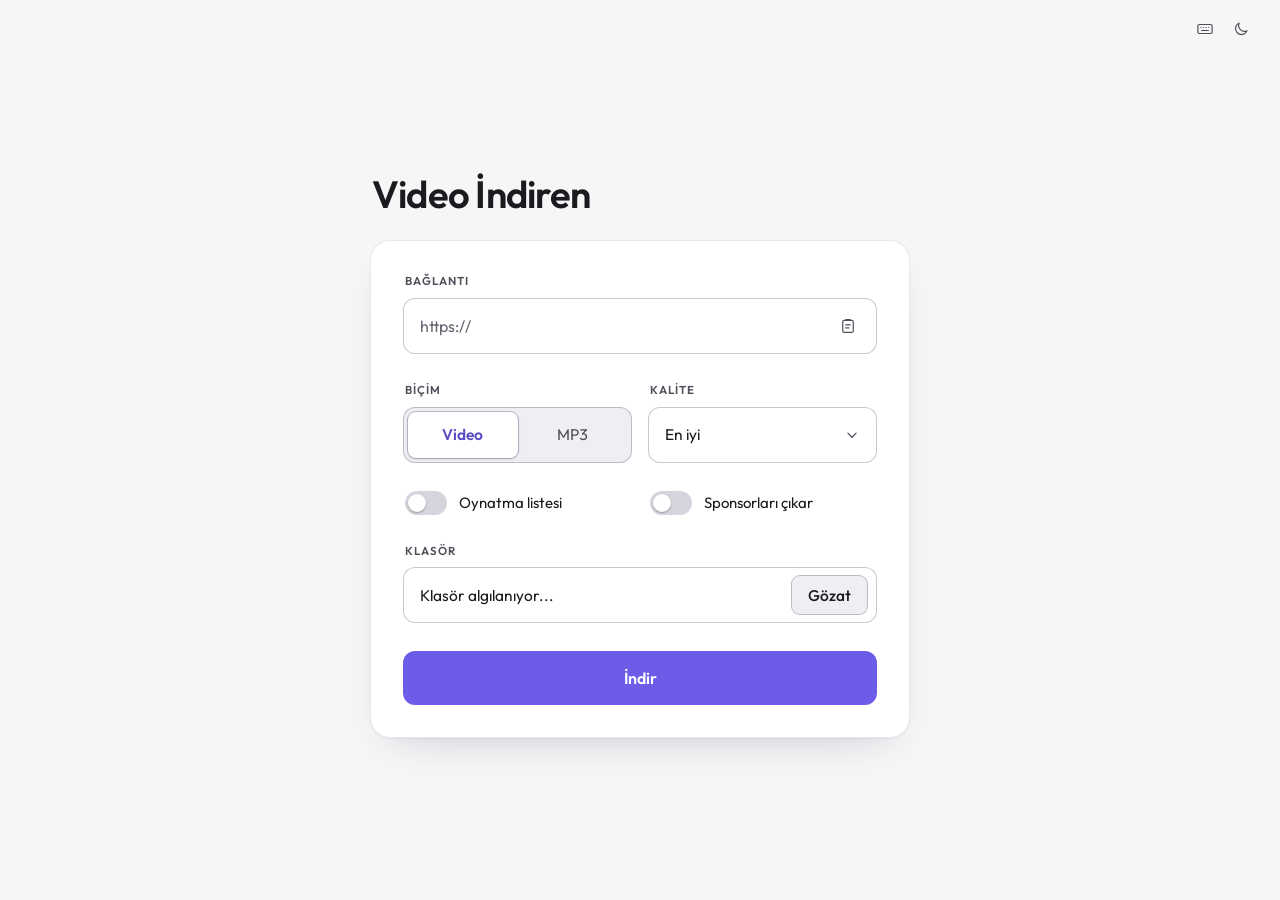
==== commit efb9d663: "What's New - **UI & Features:** SponsorBlock, download history, clipboard/drag-and-drop links, and a" ====
--- a/rust/frontend/index.html
+++ b/rust/frontend/index.html
@@ -100,11 +100,10 @@
                             <div class="field">
                                 <div class="field-head">
                                     <label for="urlInput">Bağlantı</label>
-                                    <span id="urlHint" class="field-hint">Her satıra bir bağlantı</span>
                                 </div>
                                 <div class="url-box">
                                     <textarea id="urlInput" rows="1" wrap="off" placeholder="https://"
-                                        autocomplete="off" spellcheck="false" aria-describedby="urlHint"></textarea>
+                                        autocomplete="off" spellcheck="false"></textarea>
                                     <button id="clearUrlBtn" class="icon-btn hidden" type="button" title="Temizle"
                                         aria-label="Bağlantıları temizle">
                                         <svg class="ico"><use href="#i-close" /></svg>
@@ -298,6 +297,12 @@
         <form method="dialog"><button class="btn" type="submit">Kapat</button></form>
     </dialog>
 
+    <dialog id="patchNotesDialog" class="sheet" aria-labelledby="patchNotesTitle">
+        <h2 id="patchNotesTitle">Yenilikler</h2>
+        <div id="patchNotesBody" class="patch-notes"></div>
+        <form method="dialog"><button class="btn" type="submit">Tamam</button></form>
+    </dialog>
+
     <script src="script.js"></script>
 </body>
 
--- a/rust/frontend/styles.css
+++ b/rust/frontend/styles.css
@@ -166,10 +166,7 @@
 /* Backdrop */
 
 .ambient {
-    position: fixed;
-    inset: 0;
-    overflow: hidden;
-    pointer-events: none;
+    display: none;
 }
 
 .aurora {
@@ -300,9 +297,8 @@
 
 .glass {
     border: 1px solid var(--glass-line);
-    background: var(--glass);
+    background: var(--raised);
     box-shadow: var(--glass-shadow);
-    backdrop-filter: blur(26px) saturate(1.35);
 }
 
 .card {
@@ -1194,6 +1190,53 @@
     color: var(--ink-2);
 }
 
+.patch-notes {
+    margin-bottom: 18px;
+    max-height: 50vh;
+    overflow-y: auto;
+    font-size: 14px;
+    line-height: 1.55;
+    color: var(--ink-2);
+}
+
+.patch-notes h3 {
+    margin: 12px 0 6px;
+    font-size: 14px;
+    font-weight: 600;
+    color: var(--ink);
+}
+
+.patch-notes h3:first-child {
+    margin-top: 0;
+}
+
+.patch-notes ul {
+    margin: 4px 0 8px 18px;
+    padding: 0;
+}
+
+.patch-notes li {
+    margin-bottom: 6px;
+}
+
+.patch-notes p {
+    margin: 6px 0;
+}
+
+.patch-notes strong {
+    color: var(--ink);
+    font-weight: 600;
+}
+
+.patch-notes code {
+    padding: 1px 5px;
+    border-radius: 5px;
+    background: var(--field-bg);
+    border: 1px solid var(--field-line);
+    font-size: 12.5px;
+    color: var(--ink);
+}
+
 ::view-transition-old(root), ::view-transition-new(root) {
     animation: none;
     mix-blend-mode: normal;
